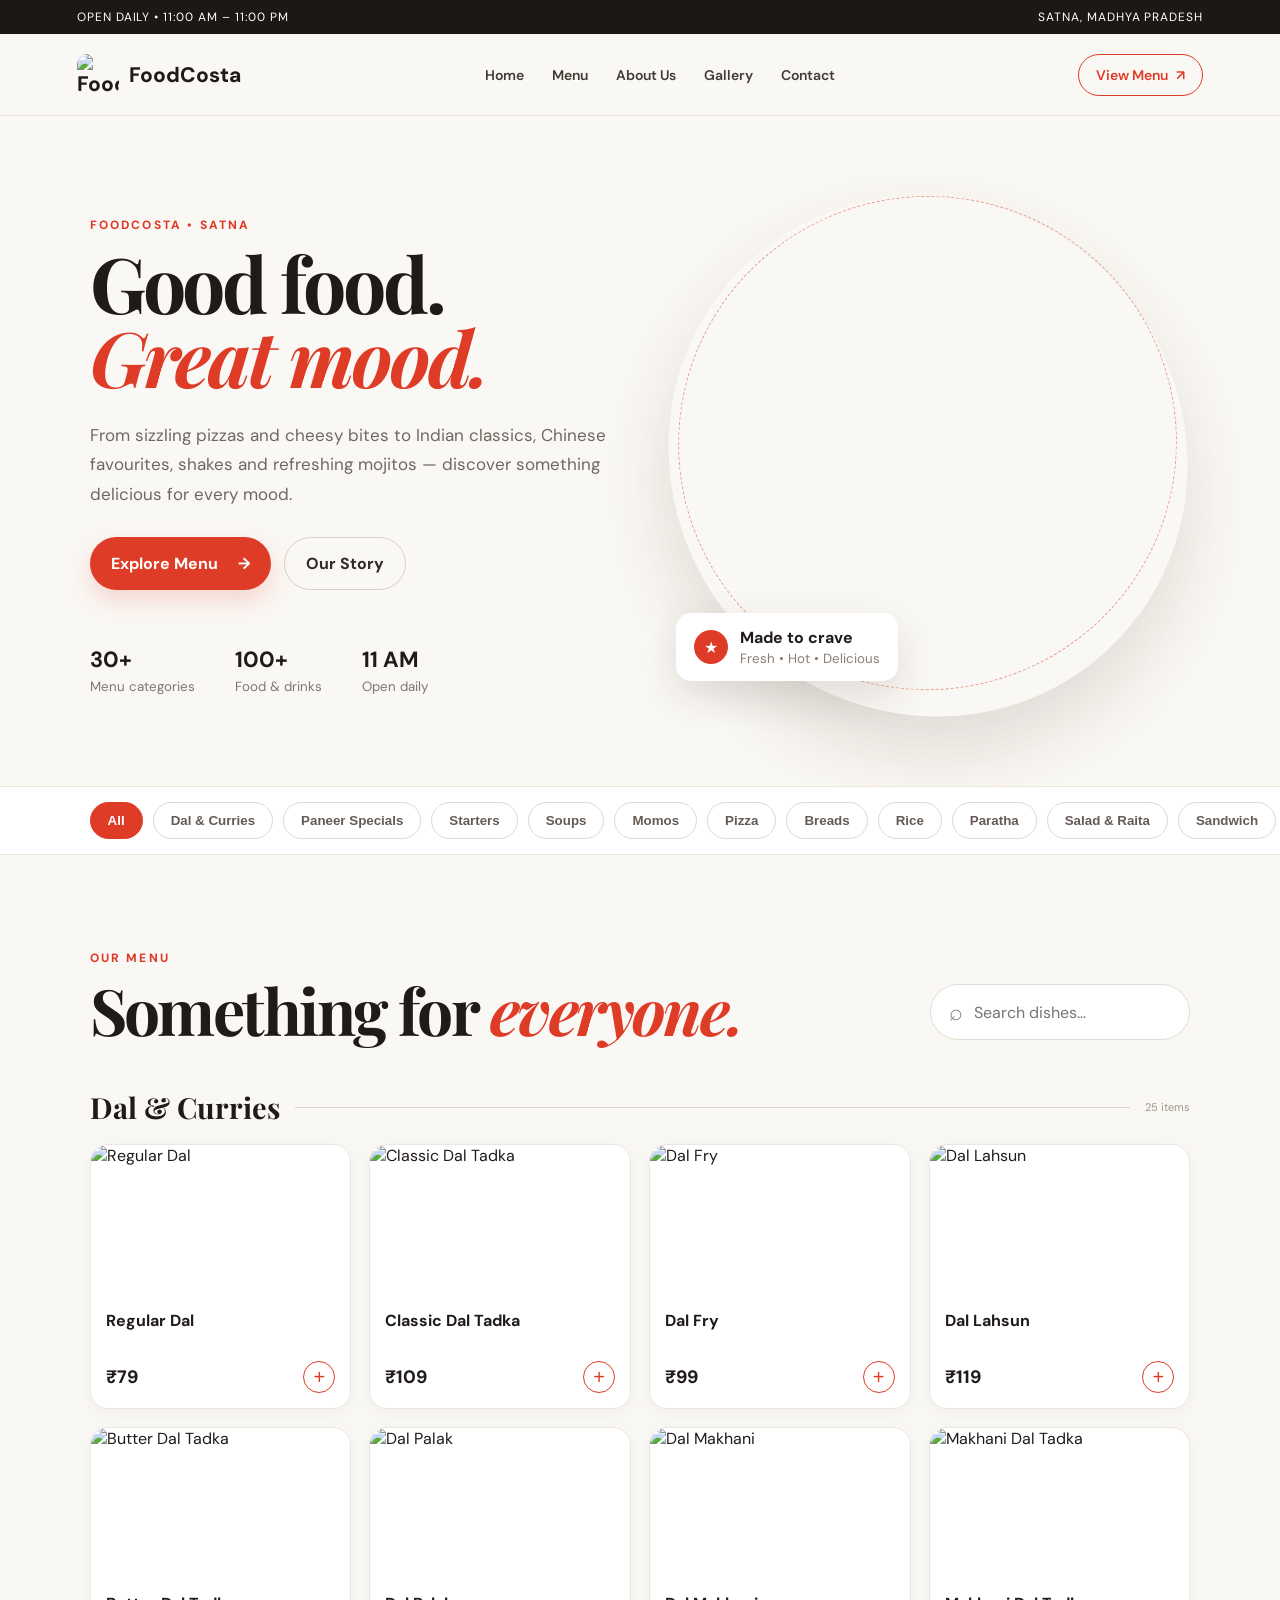
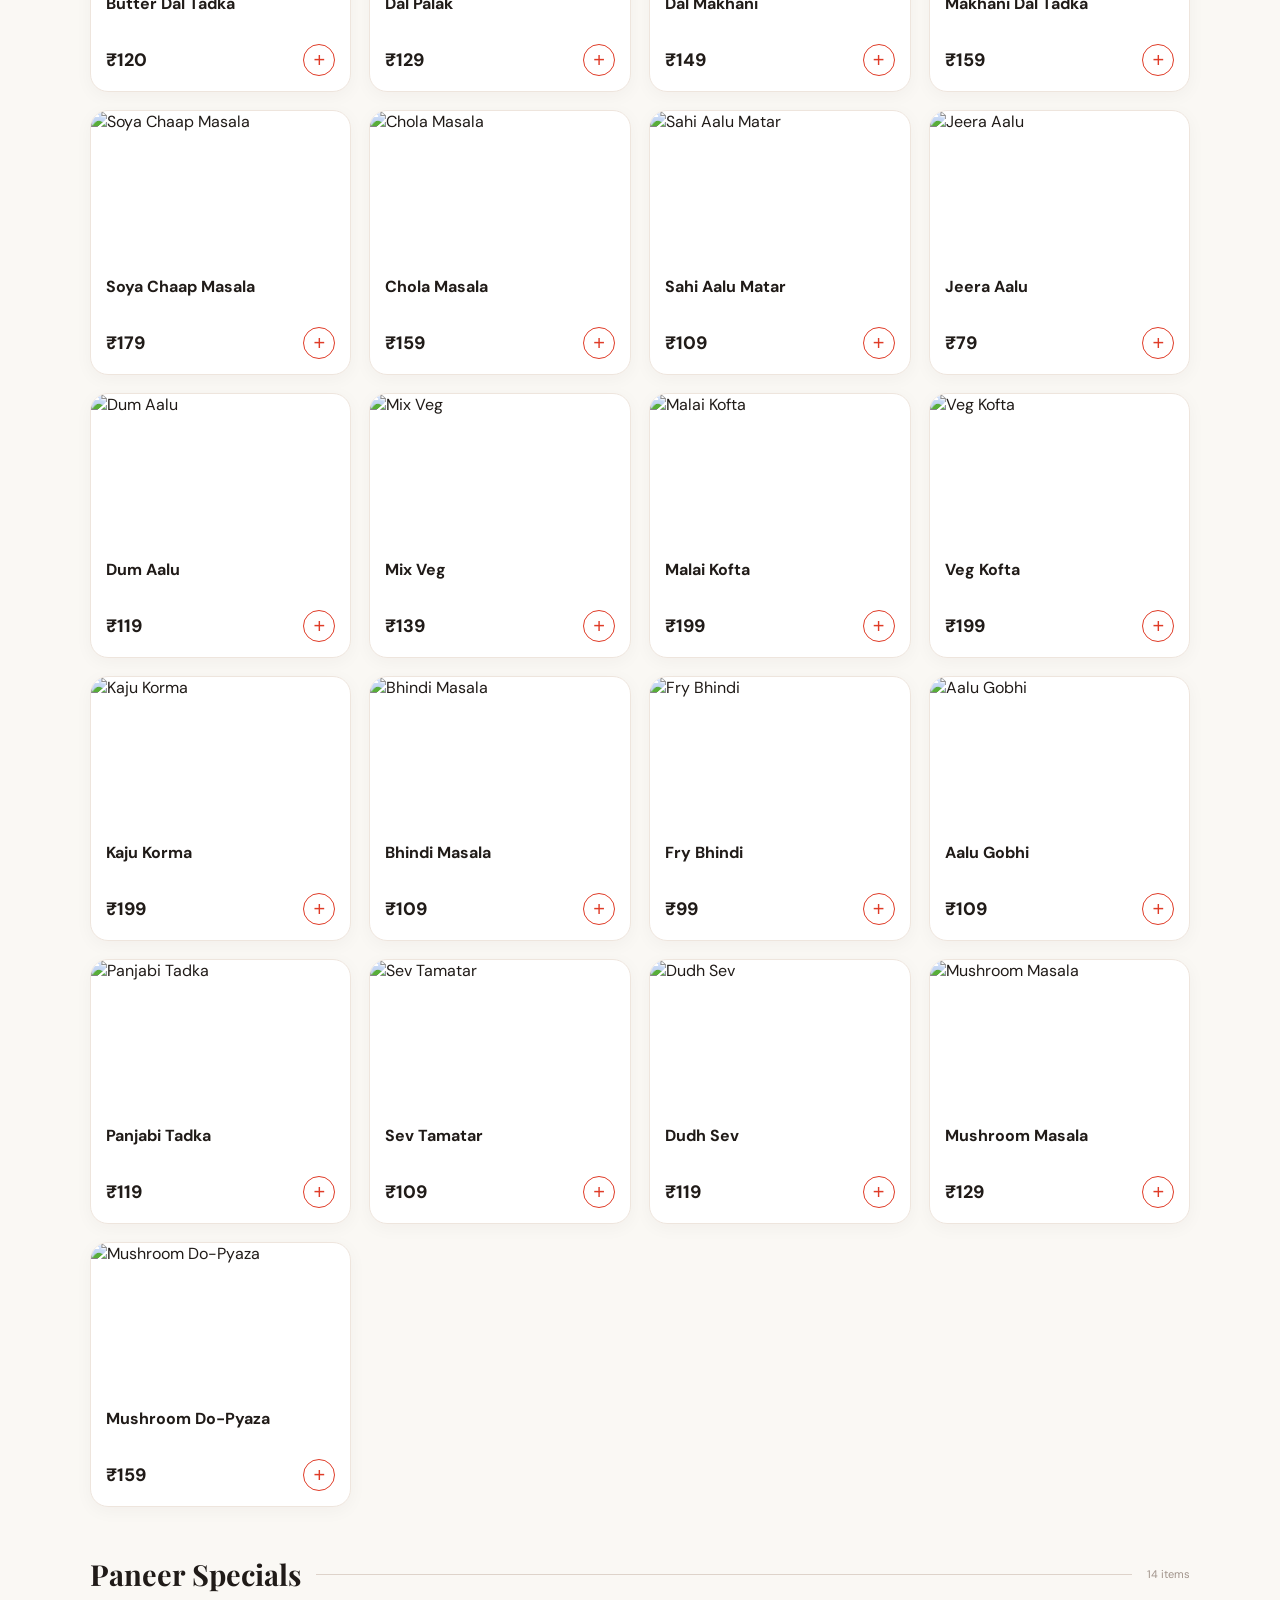
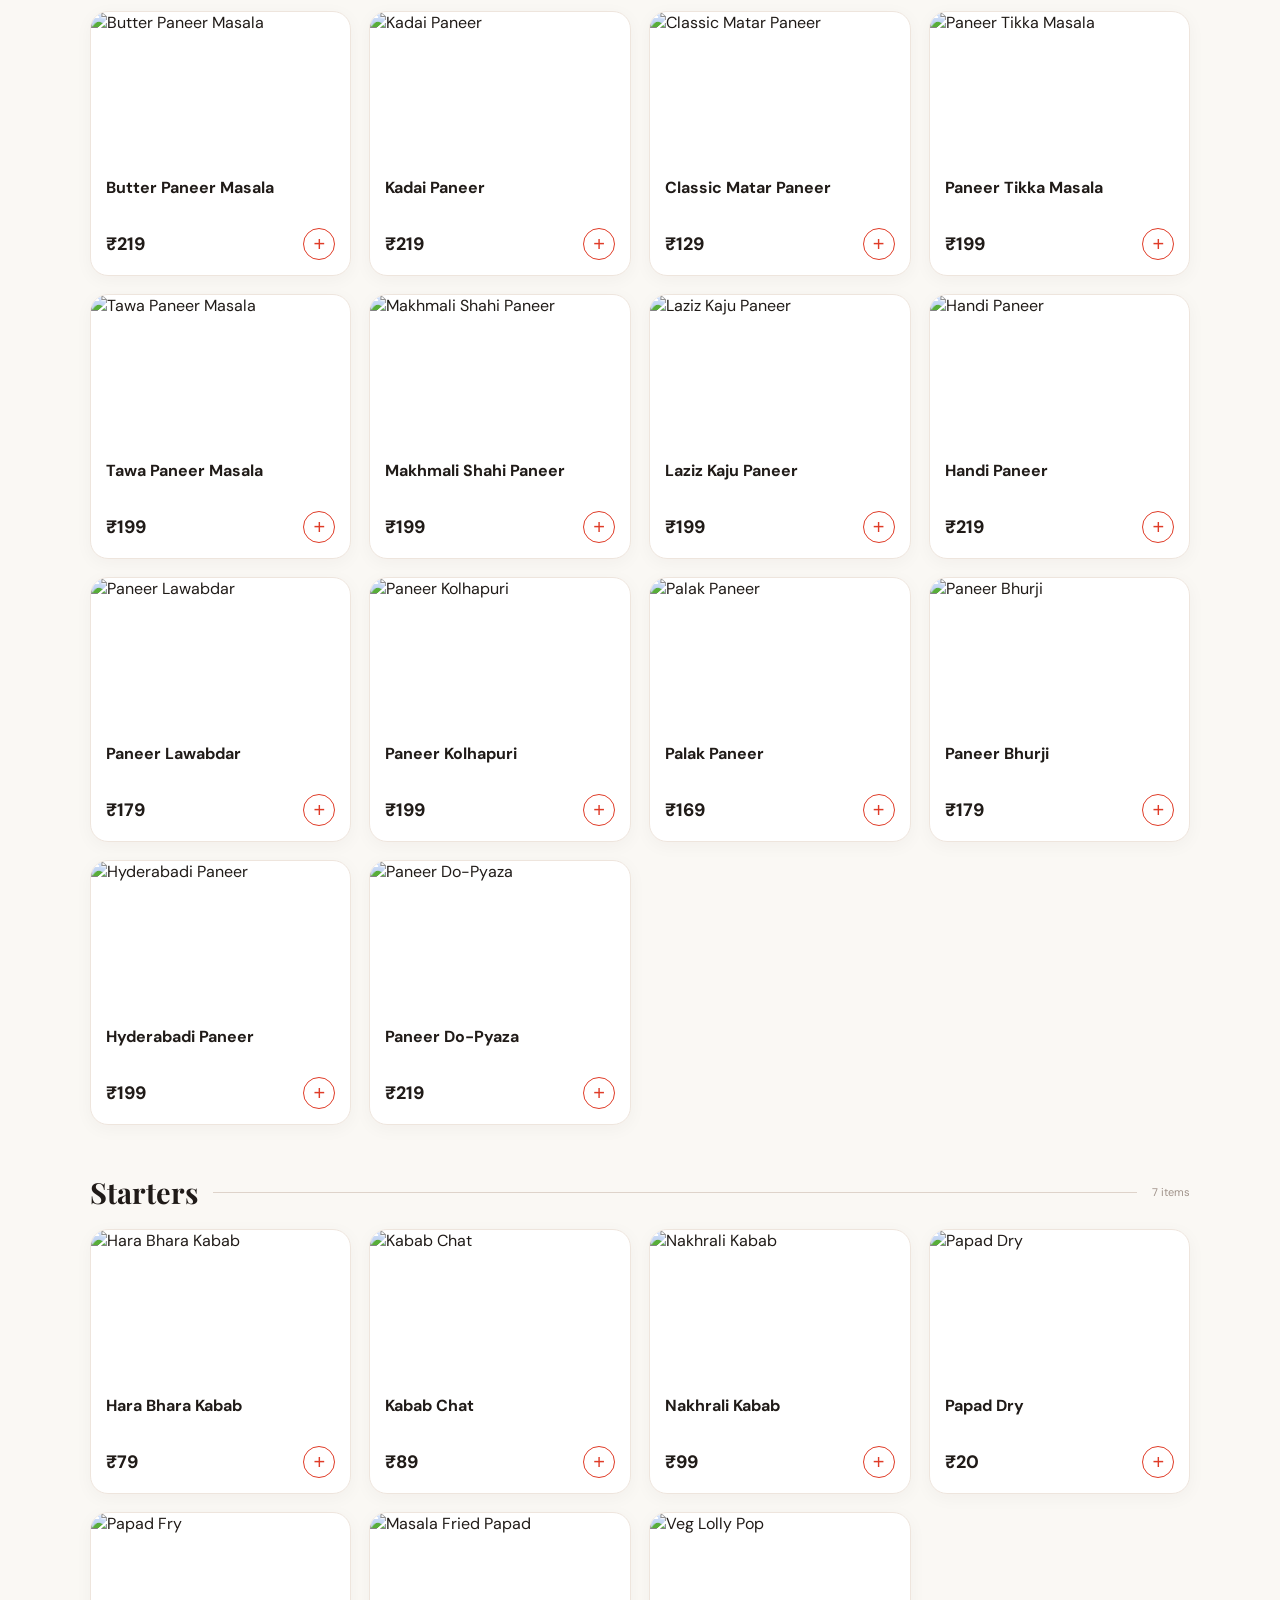
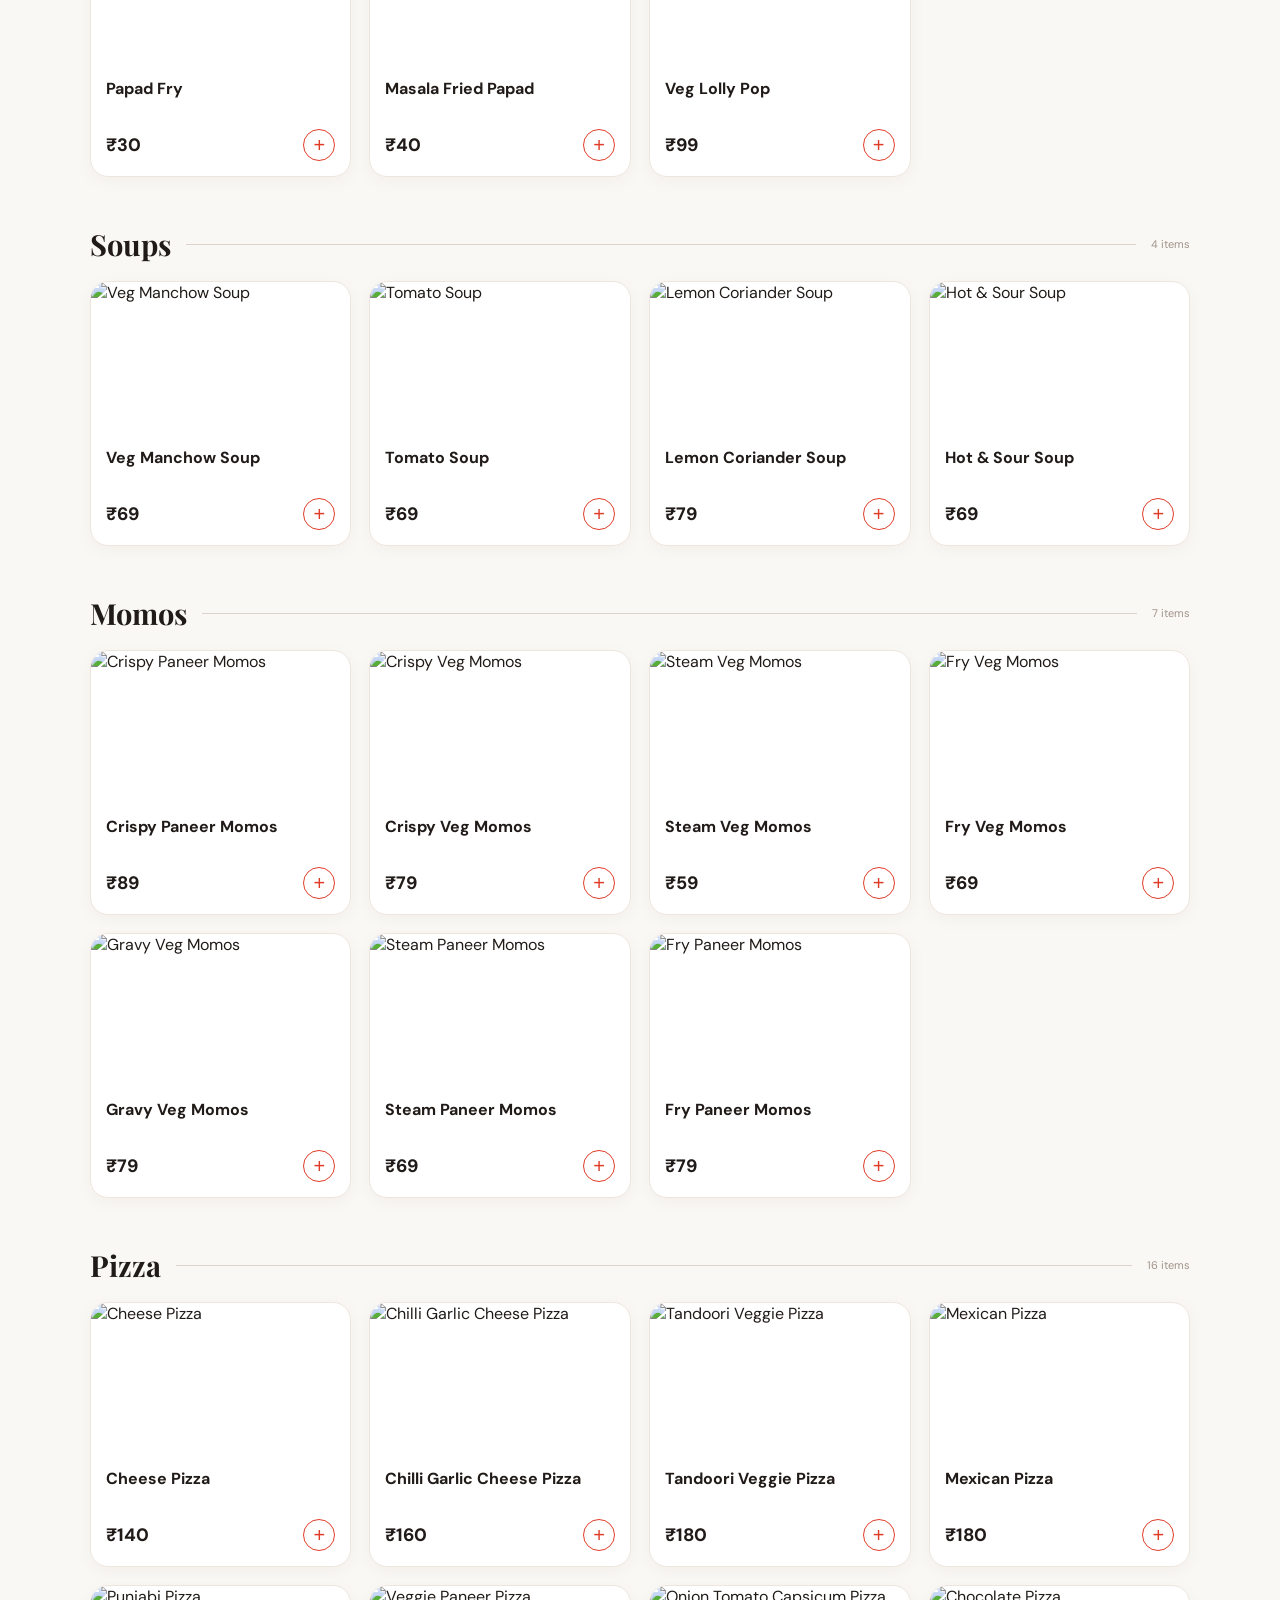
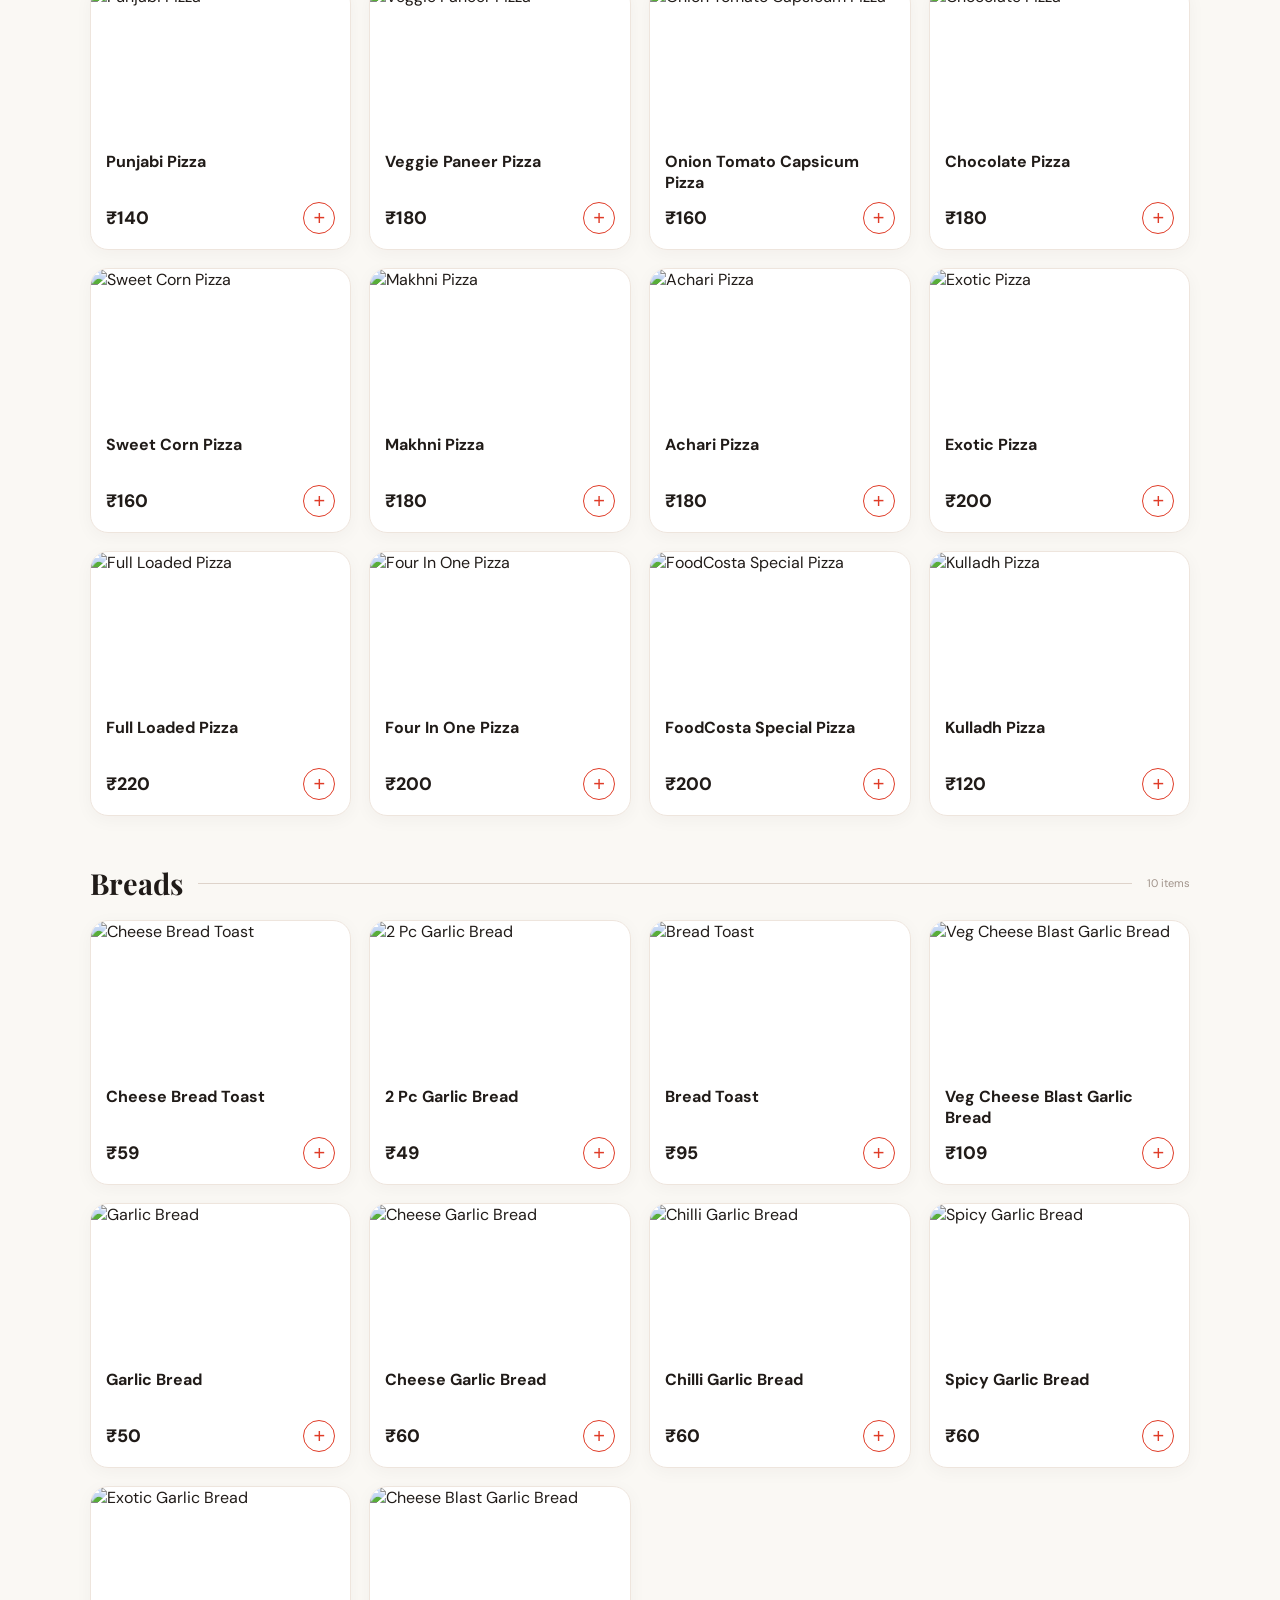
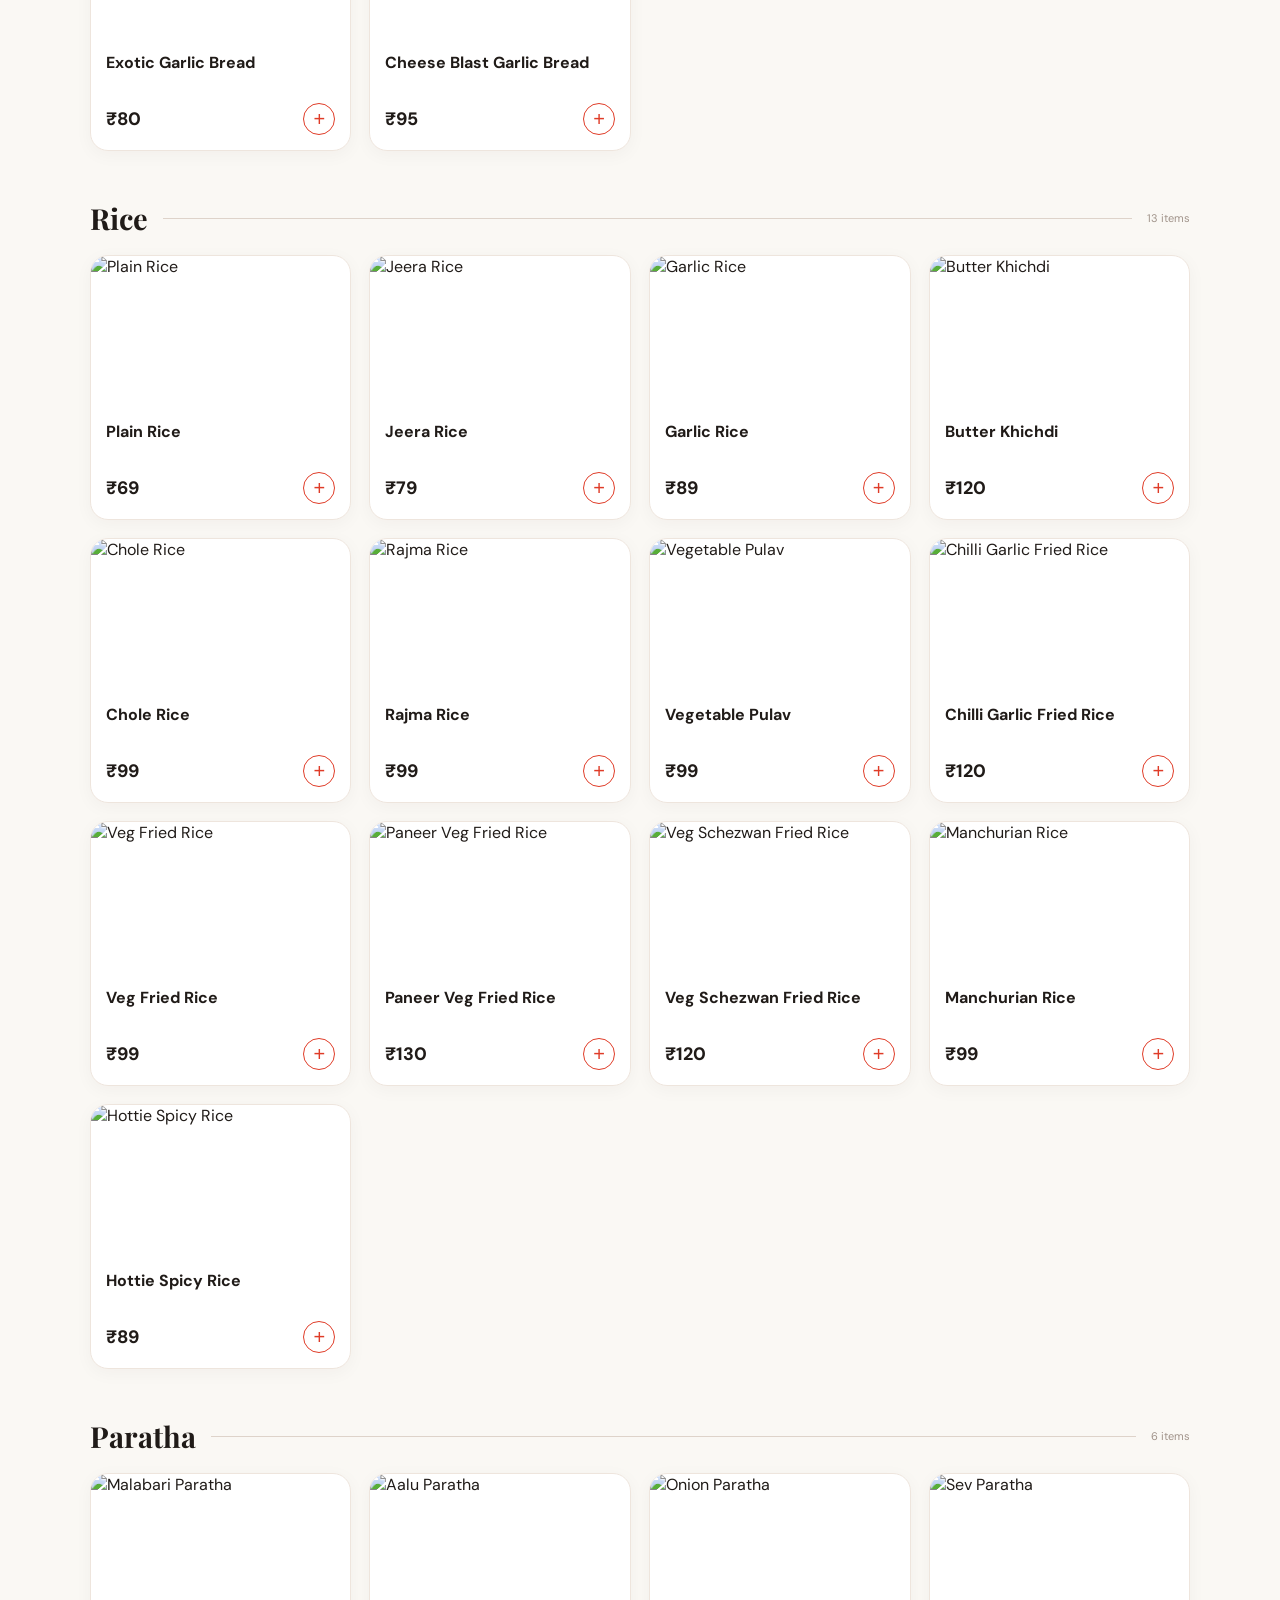
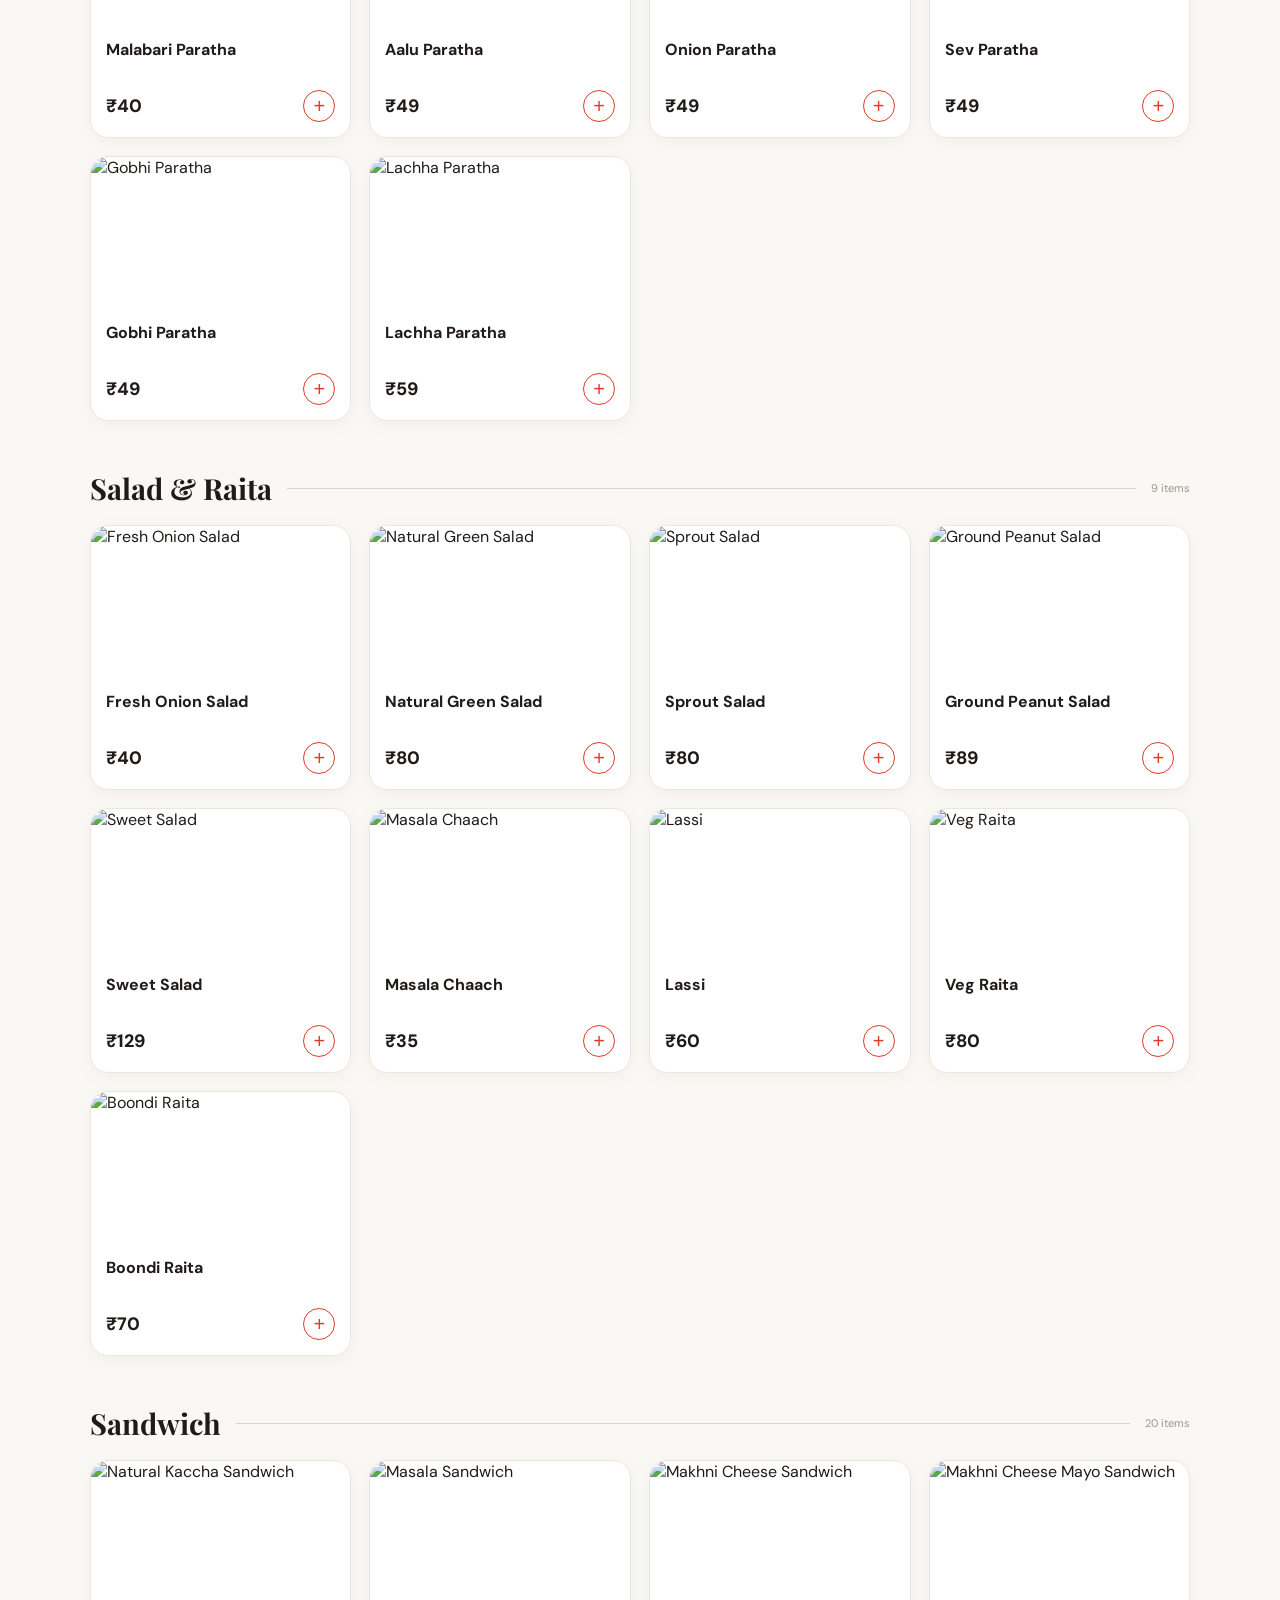
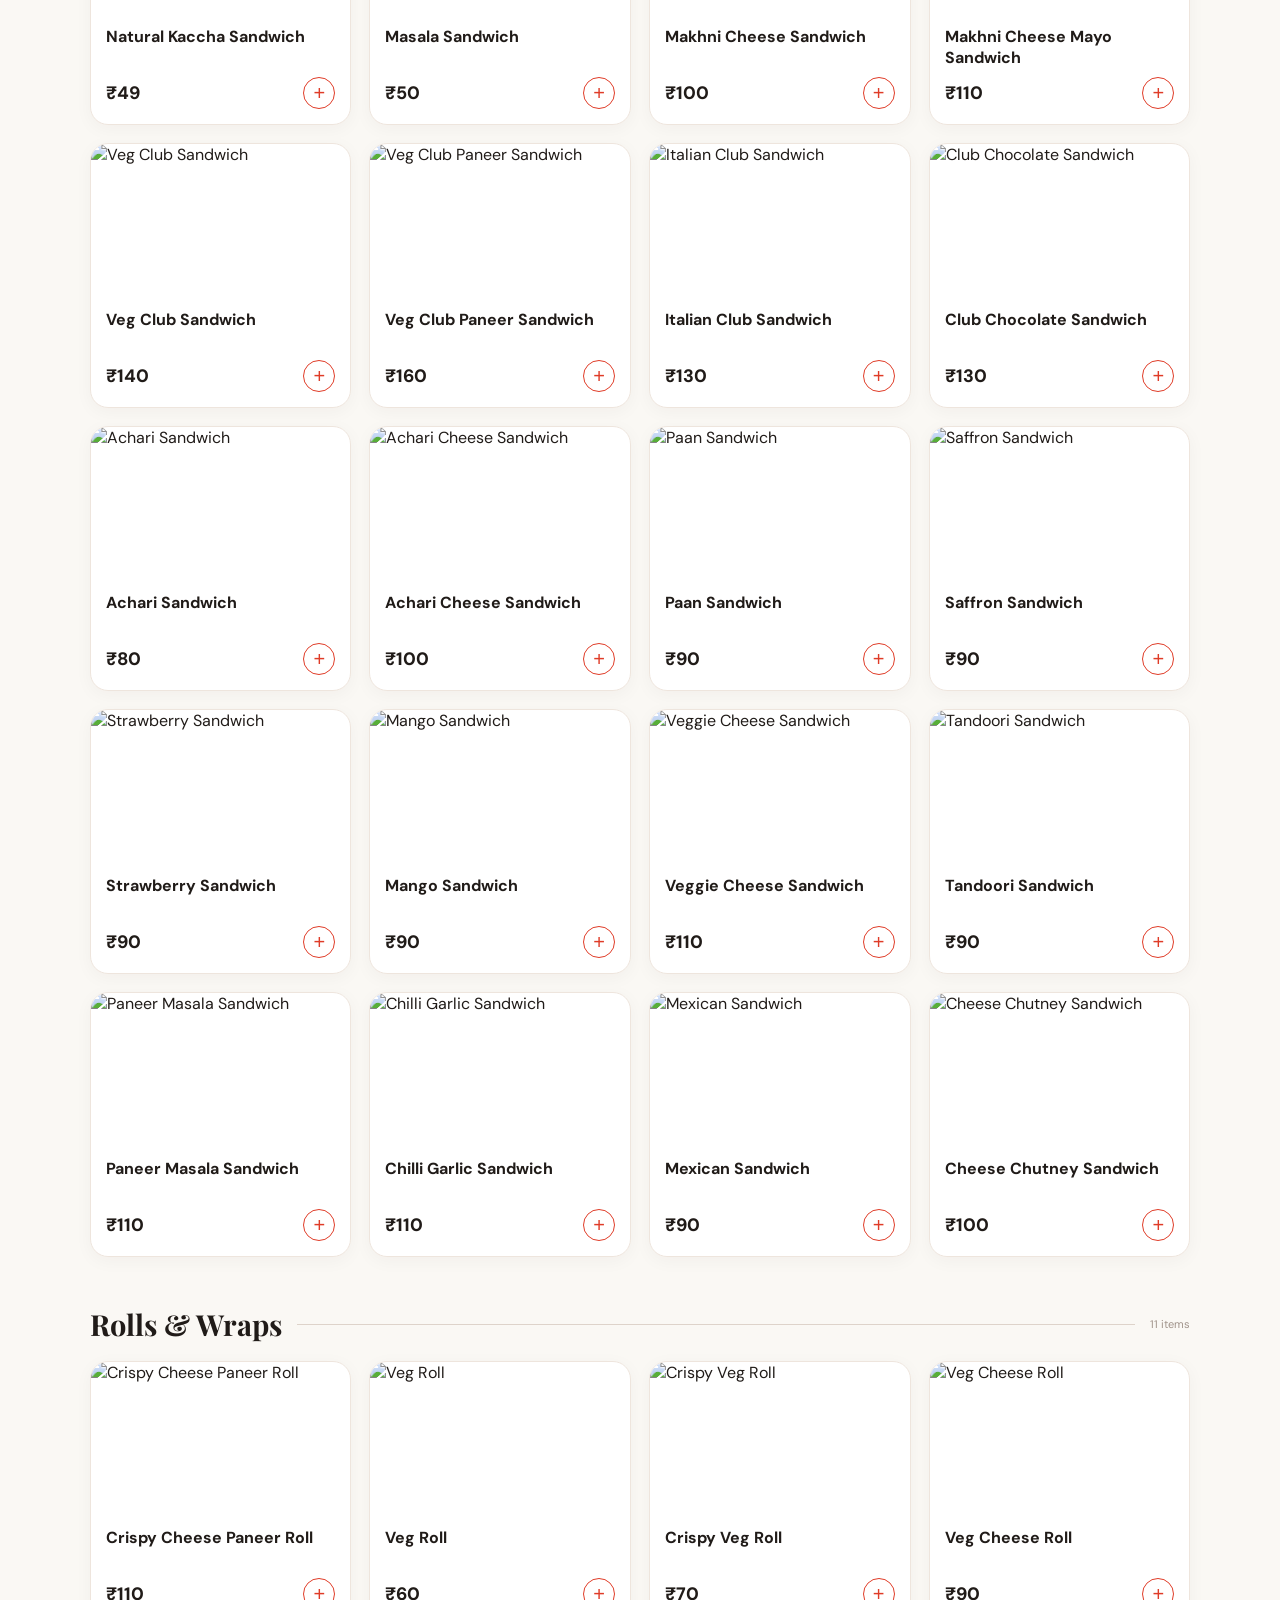
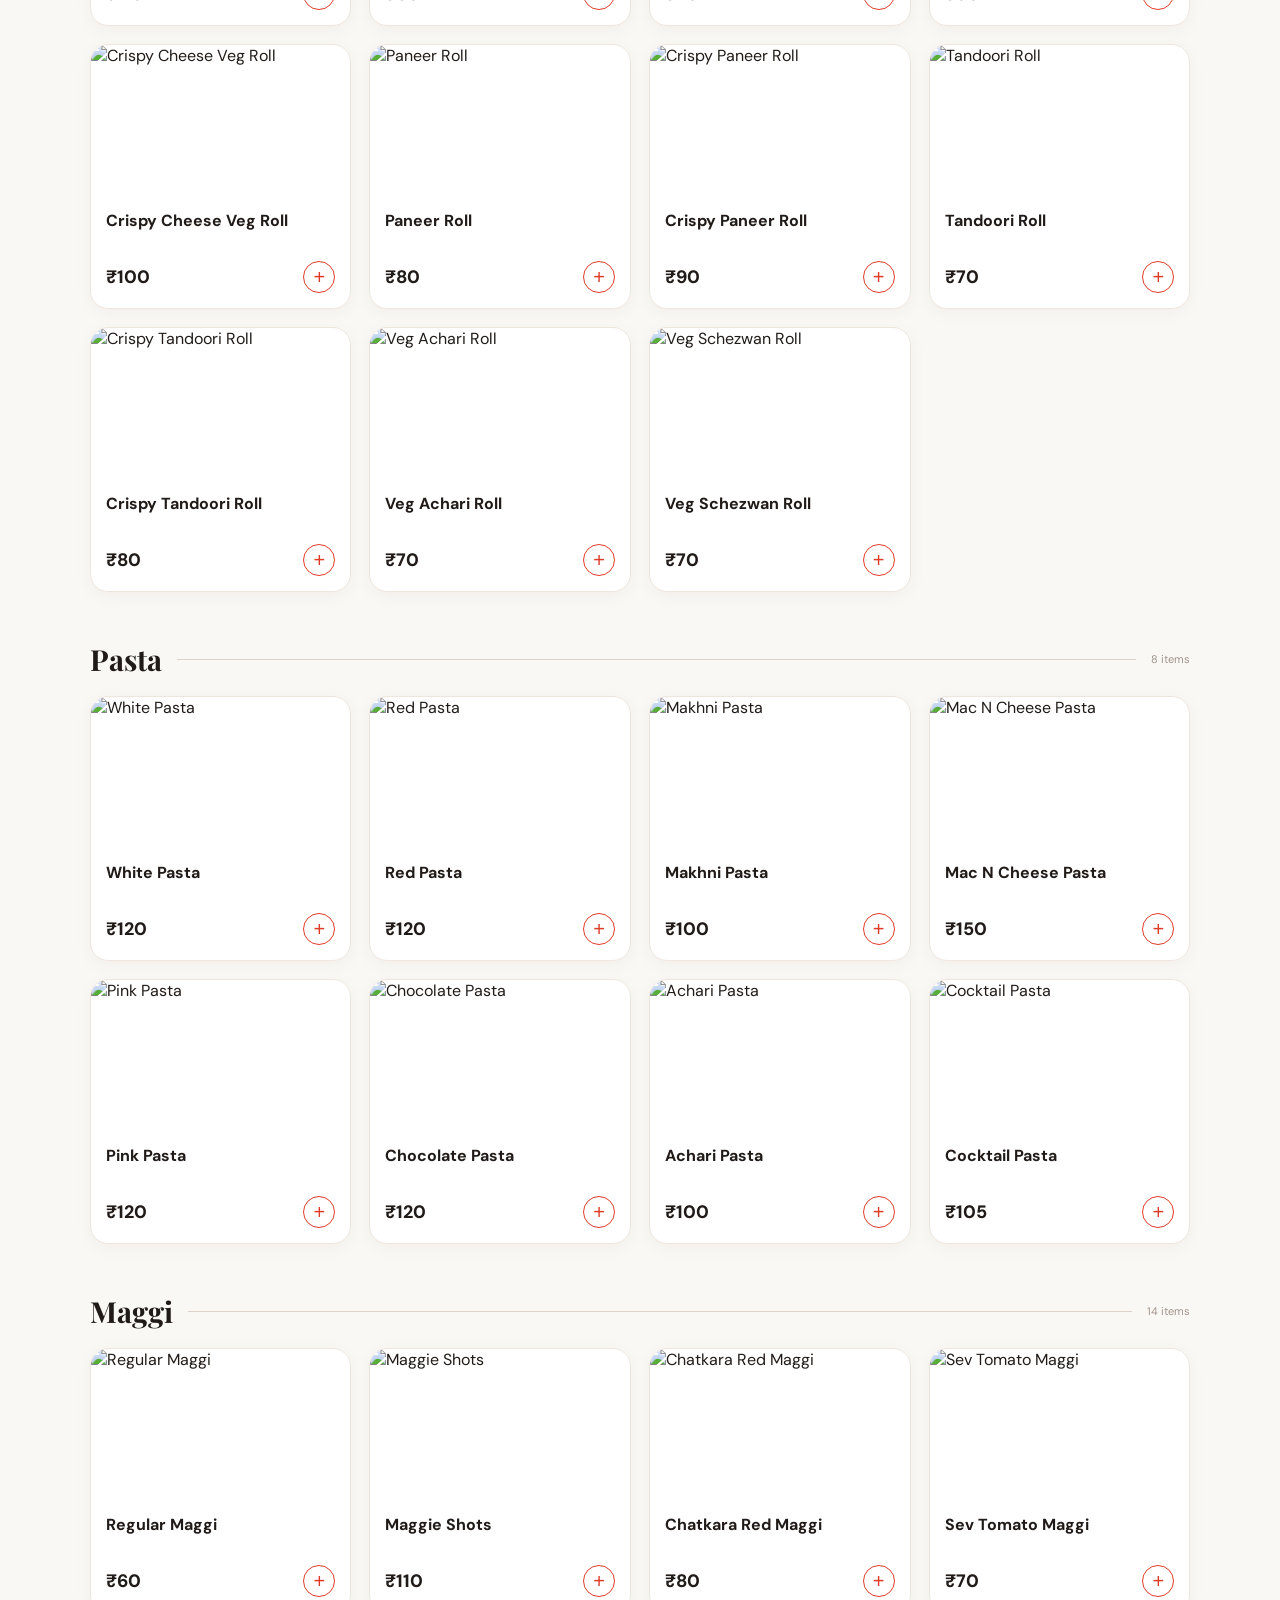
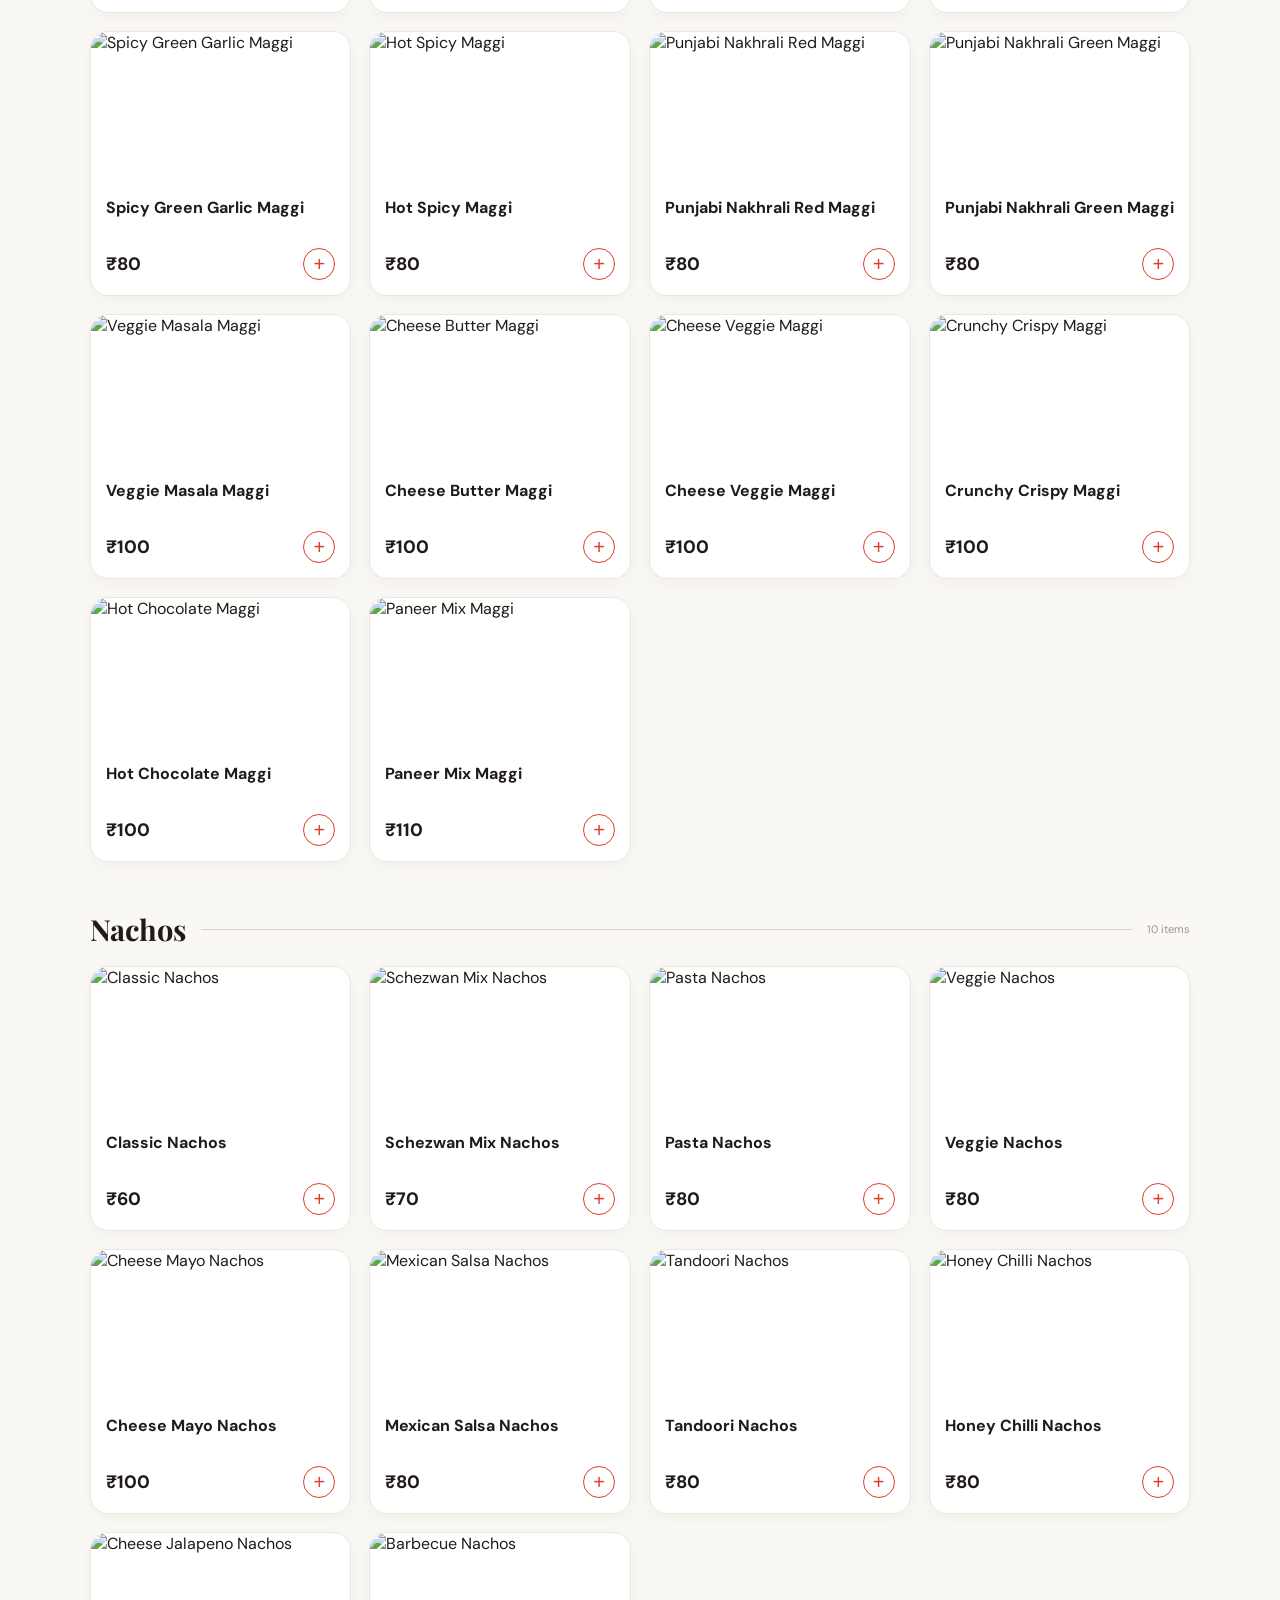
==== index.html @ 6deebf1c "Add files via upload" ====
<!doctype html>
<html lang="en">
<head>
<meta charset="utf-8">
<meta name="viewport" content="width=device-width,initial-scale=1">
<meta name="description" content="FoodCosta Satna — food, shakes, pizza, Maggi, burgers, Chinese and more.">
<title>FoodCosta — Satna</title>
<link rel="preconnect" href="https://fonts.googleapis.com">
<link rel="preconnect" href="https://fonts.gstatic.com" crossorigin>
<link href="https://fonts.googleapis.com/css2?family=DM+Sans:wght@400;500;600;700&family=Playfair+Display:wght@600;700;800&display=swap" rel="stylesheet">
<link rel="stylesheet" href="style.css">
</head>
<body>
<div class="topbar"><span>Open daily • 11:00 AM – 11:00 PM</span><span>Satna, Madhya Pradesh</span></div>

<header class="nav">
  <a class="brand" href="#home"><img src="assets/foodcosta-logo.jpg" alt="FoodCosta logo"><span>FoodCosta</span></a>
  <nav id="navLinks">
    <a href="#home">Home</a><a href="#menu">Menu</a><a href="#about">About Us</a><a href="#gallery">Gallery</a><a href="#contact">Contact</a>
  </nav>
  <a class="nav-btn" href="#menu">View Menu <span>↗</span></a>
  <button class="menu-toggle" aria-label="Open menu">☰</button>
</header>

<main id="home">
<section class="hero">
  <div class="hero-copy">
    <p class="eyebrow">FOODCOSTA • SATNA</p>
    <h1>Good food.<br><em>Great mood.</em></h1>
    <p class="hero-text">From sizzling pizzas and cheesy bites to Indian classics, Chinese favourites, shakes and refreshing mojitos — discover something delicious for every mood.</p>
    <div class="hero-actions"><a class="primary" href="#menu">Explore Menu <span>→</span></a><a class="secondary" href="#about">Our Story</a></div>
    <div class="mini-proof"><div><b>30+</b><small>Menu categories</small></div><div><b>100+</b><small>Food & drinks</small></div><div><b>11 AM</b><small>Open daily</small></div></div>
  </div>
  <div class="hero-art">
    <div class="hero-orbit"></div>
    <img src="https://images.unsplash.com/photo-1565299624946-b28f40a0ae38?auto=format&fit=crop&w=1000&q=85" alt="Fresh pizza">
    <div class="floating-card"><span>★</span><div><b>Made to crave</b><small>Fresh • Hot • Delicious</small></div></div>
  </div>
</section>

<section class="category-strip" id="quickCats">
  <button data-cat="all" class="active">All</button>
</section>

<section class="menu-section" id="menu">
  <div class="section-head">
    <div><p class="eyebrow">OUR MENU</p><h2>Something for <em>everyone.</em></h2></div>
    <div class="search-wrap"><span>⌕</span><input id="search" placeholder="Search dishes..."></div>
  </div>
  <div id="menuGrid"></div>
</section>

<section class="feature-band">
  <div><p class="eyebrow">WHY FOODCOSTA</p><h2>Comfort food, café vibes<br>and a little extra love.</h2></div>
  <div class="feature-points"><p><b>01</b><span>Wide variety</span> Indian, Chinese, café & fast-food favourites.</p><p><b>02</b><span>Made fresh</span> Food prepared to order for a better bite.</p><p><b>03</b><span>For every mood</span> Quick snacks, proper meals, desserts & drinks.</p></div>
</section>

<section class="about" id="about">
  <div class="about-image"><img src="https://images.unsplash.com/photo-1517248135467-4c7edcad34c4?auto=format&fit=crop&w=1000&q=85" alt="Restaurant interior"><div class="stamp">FOOD<br>COSTA<br><small>SATNA</small></div></div>
  <div class="about-copy"><p class="eyebrow">ABOUT US</p><h2>A place to eat, <em>meet & repeat.</em></h2>
  <p>FoodCosta is a casual food destination in Satna built around one simple idea: make good food easy to enjoy. Our menu brings together Indian comfort dishes, Chinese favourites, pizzas, pasta, sandwiches, rolls, Maggi, fries, desserts, shakes and refreshing drinks.</p>
  <p>Whether you're dropping in for a quick snack, a chilled drink or a proper meal with friends and family, there's always something worth trying.</p>
  <div class="about-sign"><b>FoodCosta — Satna</b><span>Fresh food • Happy moments</span></div></div>
</section>

<section class="gallery" id="gallery"><div class="section-head"><div><p class="eyebrow">GALLERY</p><h2>A feast for the <em>eyes.</em></h2></div></div>
<div class="gallery-grid">
<img src="https://images.unsplash.com/photo-1550547660-d9450f859349?auto=format&fit=crop&w=800&q=85" alt="Burger">
<img src="https://images.unsplash.com/photo-1601050690597-df0568f70950?auto=format&fit=crop&w=800&q=85" alt="Momos">
<img src="https://images.unsplash.com/photo-1585032226651-759b368d7246?auto=format&fit=crop&w=800&q=85" alt="Noodles">
<img src="https://images.unsplash.com/photo-1572449043416-55f4685c9bb7?auto=format&fit=crop&w=800&q=85" alt="Cold coffee">
<img src="https://images.unsplash.com/photo-1551024506-0bccd828d307?auto=format&fit=crop&w=800&q=85" alt="Dessert">
</div></section>

<section class="contact" id="contact"><div><p class="eyebrow">CONTACT US</p><h2>Come hungry.<br><em>Leave happy.</em></h2></div>
<div class="contact-cards"><div><small>CALL</small><a href="tel:+917879546519">+91 78795 46519</a></div><div><small>EMAIL</small><a href="mailto:Vaibhavjais2001@gmail.com">Vaibhavjais2001@gmail.com</a></div><div><small>LOCATION</small><p>Satna, Madhya Pradesh, India</p></div><div><small>OPENING HOURS</small><p>Every day • 11:00 AM – 11:00 PM</p></div></div></section>
</main>

<footer><div class="brand footer-brand"><img src="assets/foodcosta-logo.jpg" alt=""><span>FoodCosta</span></div><p>© 2026 FoodCosta — Satna. All rights reserved.</p><div><a href="#home">Back to top ↑</a></div></footer>
<script>window.MENU_DATA = [{"cat": "Dal & Curries", "items": [["Regular Dal", 79], ["Classic Dal Tadka", 109], ["Dal Fry", 99], ["Dal Lahsun", 119], ["Butter Dal Tadka", 120], ["Dal Palak", 129], ["Dal Makhani", 149], ["Makhani Dal Tadka", 159], ["Soya Chaap Masala", 179], ["Chola Masala", 159], ["Sahi Aalu Matar", 109], ["Jeera Aalu", 79], ["Dum Aalu", 119], ["Mix Veg", 139], ["Malai Kofta", 199], ["Veg Kofta", 199], ["Kaju Korma", 199], ["Bhindi Masala", 109], ["Fry Bhindi", 99], ["Aalu Gobhi", 109], ["Panjabi Tadka", 119], ["Sev Tamatar", 109], ["Dudh Sev", 119], ["Mushroom Masala", 129], ["Mushroom Do-Pyaza", 159]]}, {"cat": "Paneer Specials", "items": [["Butter Paneer Masala", 219], ["Kadai Paneer", 219], ["Classic Matar Paneer", 129], ["Paneer Tikka Masala", 199], ["Tawa Paneer Masala", 199], ["Makhmali Shahi Paneer", 199], ["Laziz Kaju Paneer", 199], ["Handi Paneer", 219], ["Paneer Lawabdar", 179], ["Paneer Kolhapuri", 199], ["Palak Paneer", 169], ["Paneer Bhurji", 179], ["Hyderabadi Paneer", 199], ["Paneer Do-Pyaza", 219]]}, {"cat": "Starters", "items": [["Hara Bhara Kabab", 79], ["Kabab Chat", 89], ["Nakhrali Kabab", 99], ["Papad Dry", 20], ["Papad Fry", 30], ["Masala Fried Papad", 40], ["Veg Lolly Pop", 99]]}, {"cat": "Soups", "items": [["Veg Manchow Soup", 69], ["Tomato Soup", 69], ["Lemon Coriander Soup", 79], ["Hot & Sour Soup", 69]]}, {"cat": "Momos", "items": [["Crispy Paneer Momos", 89], ["Crispy Veg Momos", 79], ["Steam Veg Momos", 59], ["Fry Veg Momos", 69], ["Gravy Veg Momos", 79], ["Steam Paneer Momos", 69], ["Fry Paneer Momos", 79]]}, {"cat": "Pizza", "items": [["Cheese Pizza", 140], ["Chilli Garlic Cheese Pizza", 160], ["Tandoori Veggie Pizza", 180], ["Mexican Pizza", 180], ["Punjabi Pizza", 140], ["Veggie Paneer Pizza", 180], ["Onion Tomato Capsicum Pizza", 160], ["Chocolate Pizza", 180], ["Sweet Corn Pizza", 160], ["Makhni Pizza", 180], ["Achari Pizza", 180], ["Exotic Pizza", 200], ["Full Loaded Pizza", 220], ["Four In One Pizza", 200], ["FoodCosta Special Pizza", 200], ["Kulladh Pizza", 120]]}, {"cat": "Breads", "items": [["Cheese Bread Toast", 59], ["2 Pc Garlic Bread", 49], ["Bread Toast", 95], ["Veg Cheese Blast Garlic Bread", 109], ["Garlic Bread", 50], ["Cheese Garlic Bread", 60], ["Chilli Garlic Bread", 60], ["Spicy Garlic Bread", 60], ["Exotic Garlic Bread", 80], ["Cheese Blast Garlic Bread", 95]]}, {"cat": "Rice", "items": [["Plain Rice", 69], ["Jeera Rice", 79], ["Garlic Rice", 89], ["Butter Khichdi", 120], ["Chole Rice", 99], ["Rajma Rice", 99], ["Vegetable Pulav", 99], ["Chilli Garlic Fried Rice", 120], ["Veg Fried Rice", 99], ["Paneer Veg Fried Rice", 130], ["Veg Schezwan Fried Rice", 120], ["Manchurian Rice", 99], ["Hottie Spicy Rice", 89]]}, {"cat": "Paratha", "items": [["Malabari Paratha", 40], ["Aalu Paratha", 49], ["Onion Paratha", 49], ["Sev Paratha", 49], ["Gobhi Paratha", 49], ["Lachha Paratha", 59]]}, {"cat": "Salad & Raita", "items": [["Fresh Onion Salad", 40], ["Natural Green Salad", 80], ["Sprout Salad", 80], ["Ground Peanut Salad", 89], ["Sweet Salad", 129], ["Masala Chaach", 35], ["Lassi", 60], ["Veg Raita", 80], ["Boondi Raita", 70]]}, {"cat": "Sandwich", "items": [["Natural Kaccha Sandwich", 49], ["Masala Sandwich", 50], ["Makhni Cheese Sandwich", 100], ["Makhni Cheese Mayo Sandwich", 110], ["Veg Club Sandwich", 140], ["Veg Club Paneer Sandwich", 160], ["Italian Club Sandwich", 130], ["Club Chocolate Sandwich", 130], ["Achari Sandwich", 80], ["Achari Cheese Sandwich", 100], ["Paan Sandwich", 90], ["Saffron Sandwich", 90], ["Strawberry Sandwich", 90], ["Mango Sandwich", 90], ["Veggie Cheese Sandwich", 110], ["Tandoori Sandwich", 90], ["Paneer Masala Sandwich", 110], ["Chilli Garlic Sandwich", 110], ["Mexican Sandwich", 90], ["Cheese Chutney Sandwich", 100]]}, {"cat": "Rolls & Wraps", "items": [["Crispy Cheese Paneer Roll", 110], ["Veg Roll", 60], ["Crispy Veg Roll", 70], ["Veg Cheese Roll", 90], ["Crispy Cheese Veg Roll", 100], ["Paneer Roll", 80], ["Crispy Paneer Roll", 90], ["Tandoori Roll", 70], ["Crispy Tandoori Roll", 80], ["Veg Achari Roll", 70], ["Veg Schezwan Roll", 70]]}, {"cat": "Pasta", "items": [["White Pasta", 120], ["Red Pasta", 120], ["Makhni Pasta", 100], ["Mac N Cheese Pasta", 150], ["Pink Pasta", 120], ["Chocolate Pasta", 120], ["Achari Pasta", 100], ["Cocktail Pasta", 105]]}, {"cat": "Maggi", "items": [["Regular Maggi", 60], ["Maggie Shots", 110], ["Chatkara Red Maggi", 80], ["Sev Tomato Maggi", 70], ["Spicy Green Garlic Maggi", 80], ["Hot Spicy Maggi", 80], ["Punjabi Nakhrali Red Maggi", 80], ["Punjabi Nakhrali Green Maggi", 80], ["Veggie Masala Maggi", 100], ["Cheese Butter Maggi", 100], ["Cheese Veggie Maggi", 100], ["Crunchy Crispy Maggi", 100], ["Hot Chocolate Maggi", 100], ["Paneer Mix Maggi", 110]]}, {"cat": "Nachos", "items": [["Classic Nachos", 60], ["Schezwan Mix Nachos", 70], ["Pasta Nachos", 80], ["Veggie Nachos", 80], ["Cheese Mayo Nachos", 100], ["Mexican Salsa Nachos", 80], ["Tandoori Nachos", 80], ["Honey Chilli Nachos", 80], ["Cheese Jalapeno Nachos", 80], ["Barbecue Nachos", 80]]}, {"cat": "French Fries", "items": [["Classic Fries", 70], ["Spicy Masala Fries", 90], ["Peri Peri Fries", 90], ["Spicy Honey Fries", 100], ["Barbecue Fries", 80], ["Lemon Chilli Fries", 90], ["Chilli Garlic Fries", 90], ["Lemon Pepper Fries", 90], ["Tandoori Fries", 90], ["Mexican Fries", 100], ["Cheese Jalapeno Fries", 100]]}, {"cat": "Snacks", "items": [["Extra Pav", 30], ["Honey Chilli Potato", 99], ["Corn Cheese Nuggets", 60], ["Hariyali Veg Kebab", 90], ["Butter Pav Bhaji", 80], ["Bread Corn Bhaji", 100], ["Pizza Coin", 60]]}, {"cat": "Sweet Corn", "items": [["Butter Corn", 40], ["Masala Corn", 60], ["Hot Spicy Corn", 60], ["Veg Crispy Corn", 70], ["Veg Cheese Corn", 80], ["Premium Crispy Cheese Loaded Corn", 100], ["Premium Crispy Rich Cream Loaded Corn", 100], ["Chocolate Cheese Corn", 80]]}, {"cat": "Potato Spirals", "items": [["Tandoori Potato Spiral", 39], ["Achari Potato Spiral", 39], ["Chilli Garlic Potato Spiral", 39], ["Spicy Potato Spiral", 39], ["Cheese Jalapeno Potato Spiral", 49], ["Full Cheese Loaded Spiral", 59]]}, {"cat": "Chinese", "items": [["Manchurian Gravy", 85], ["Manchurian Dry", 110], ["Mushroom Chilli", 120], ["Chilli Paneer Dry", 119], ["Chilli Paneer Gravy", 129], ["Veg Manchurian Dry", 140], ["Veg Manchurian Gravy", 150], ["Paneer Manchurian Dry", 159], ["Paneer Manchurian Gravy", 169], ["Baby Corn Chilli", 140], ["Chilli Manchurian Dry", 150]]}, {"cat": "Noodles", "items": [["Paneer Veg Noodles", 110], ["Veg Noodles", 99], ["Hakka Noodles", 120], ["Chilli Garlic Noodles", 110], ["Schezwan Noodles", 130], ["Mushroom Noodles", 140]]}, {"cat": "Burgers", "items": [["Regular Burger", 90]]}, {"cat": "Hot Tea", "items": [["Regular Tea", 20], ["Ginger Tea", 25], ["Chocolate Tea", 25], ["Masala Tea", 25], ["Cardamom Tea", 25], ["Pan Tea", 25], ["Saffron Tea", 25], ["Roasted Hazelnut Tea", 30], ["Mango Tea", 25]]}, {"cat": "Ice Tea & Lemonades", "items": [["Lemon Ice Tea", 60], ["Peach Tea", 60], ["Raspberry Tea", 60], ["Green Apple Tea", 60], ["Strawberry Tea", 60], ["Cumin Spice", 60], ["Spicy Lemonade", 60], ["Spicy Mango", 60]]}, {"cat": "Mojito", "items": [["Classic Mojito", 60], ["Paan Mojito", 70], ["Raspberry Mojito", 60], ["Black Cobra (Cumin) Mojito", 60], ["Green Apple Mojito", 70], ["Watermelon Mojito", 60], ["Kiwi Mojito", 70], ["Ginger Mojito", 60], ["Lychee Mojito", 60], ["Red Wine Mojito", 60], ["Blue Curacao", 60], ["Pina Colada", 70], ["Chilli Guava", 60], ["Orange Mojito", 60]]}, {"cat": "Shakes", "items": [["Dark Chocolate Shake", 99], ["Oreo Shake", 99], ["Paan Shake", 99], ["Mango Shake", 99], ["Vanilla Shake", 99], ["Strawberry Shake", 99], ["Butterscotch Shake", 129], ["Coconut Shake", 99], ["Raspberry Shake", 99], ["Green Apple Shake", 99], ["Watermelon Shake", 99], ["Kiwi Shake", 99], ["Saffron Shake", 99], ["Banana Shake", 99], ["Roasted Hazelnut Shake", 129], ["Irish Cream Shake", 129], ["Expresso Shake", 129], ["Orange Shake", 99], ["Gulkand Shake", 99]]}, {"cat": "Beverages", "items": [["Cold Drink", 20], ["Water Bottle 20", 20], ["Water Bottle 30", 30], ["Water Bottle 10", 10], ["Cold Coffee", 70], ["Cold Coffee with Ice Cream", 80]]}, {"cat": "Desserts", "items": [["Cake", 320], ["Kala Jam Rasgulla", 49], ["Chocolate Brownie", 99], ["Chocolate Brownie with Ice Cream", 129], ["Gulab Jamun", 39], ["Gulab Jamun with Ice Cream", 69], ["Ice Cream Vanilla", 59], ["Ice Cream Chocolate", 69], ["Ice Cream Pista", 69], ["Choco Lava Cake", 69]]}, {"cat": "Thali", "items": [["Regular Thali", 149], ["FoodCosta Special Thali", 210]]}, {"cat": "Combos", "items": [["Veg Spicy Maggi + Cold Drink Combo", 129], ["2 Cold Coffee + 1 Cold Coffee Combo", 120], ["Peri Peri Fries + Cold Drink Combo", 129], ["Cold Coffee with Ice Cream Combo", 160], ["Veg Biryani Classic + Classic Mojito", 189], ["Veg Burger + Raspberry Mojito + Classic Fries", 169], ["Veg Roll + Schezwan Mix Nachos + Lychee Mojito", 169], ["Tandoori Veggie Pizza (M) + Red Sauce Pasta", 279], ["FoodCosta Special Pizza + Butterscotch Shake", 599], ["Veggie Burger (2 Nos.) + Black Cobra Mojito", 299]]}];</script>
<script src="script.js"></script>
</body></html>
---- style.css ----
*{box-sizing:border-box}html{scroll-behavior:smooth}body{margin:0;background:#faf8f4;color:#201b18;font-family:"DM Sans",sans-serif}.topbar{background:#1d1815;color:#fff;padding:9px 6vw;display:flex;justify-content:space-between;font-size:12px;letter-spacing:.08em;text-transform:uppercase}.nav{height:82px;display:flex;align-items:center;justify-content:space-between;padding:0 6vw;background:rgba(250,248,244,.94);position:sticky;top:0;z-index:20;border-bottom:1px solid #e9e1d8;backdrop-filter:blur(14px)}.brand{display:flex;align-items:center;gap:10px;text-decoration:none;color:#211b18;font-weight:800;font-size:21px}.brand img{width:42px;height:42px;border-radius:10px;object-fit:cover}.nav nav{display:flex;gap:28px}.nav nav a,.nav-btn{color:#423a35;text-decoration:none;font-size:14px;font-weight:600}.nav nav a:hover{color:#df3c28}.nav-btn{border:1px solid #df3c28;padding:11px 17px;border-radius:999px;color:#df3c28}.nav-btn span{margin-left:5px}.menu-toggle{display:none;border:0;background:none;font-size:26px}.hero{min-height:670px;padding:80px 7vw 70px;display:grid;grid-template-columns:1fr 1fr;gap:50px;align-items:center;overflow:hidden}.eyebrow{font-size:12px;font-weight:800;letter-spacing:.18em;color:#df3c28;margin:0 0 13px}.hero h1,.section-head h2,.about h2,.contact h2,.feature-band h2{font-family:"Playfair Display",serif;font-size:clamp(52px,6vw,88px);line-height:.96;margin:0;letter-spacing:-.04em}.hero h1 em,.section-head h2 em,.about h2 em,.contact h2 em{color:#df3c28;font-style:italic}.hero-text{max-width:570px;color:#706761;font-size:17px;line-height:1.75;margin:27px 0}.hero-actions{display:flex;gap:13px}.primary,.secondary{display:inline-flex;align-items:center;gap:20px;text-decoration:none;padding:15px 21px;border-radius:999px;font-weight:700}.primary{background:#df3c28;color:#fff;box-shadow:0 10px 25px #df3c2830}.secondary{border:1px solid #d8cec4;color:#312a26}.mini-proof{display:flex;gap:40px;margin-top:55px}.mini-proof div{display:flex;flex-direction:column}.mini-proof b{font-size:22px}.mini-proof small{color:#81766f;margin-top:4px}.hero-art{position:relative;display:flex;justify-content:center}.hero-art>img{width:min(520px,100%);aspect-ratio:1/1;object-fit:cover;border-radius:48% 52% 48% 52%;box-shadow:0 35px 70px #4a352125;transform:rotate(3deg)}.hero-orbit{position:absolute;width:95%;height:95%;border:1px dashed #df3c2880;border-radius:50%;transform:rotate(-13deg)}.floating-card{position:absolute;bottom:35px;left:2%;display:flex;gap:12px;align-items:center;background:#fff;padding:14px 18px;border-radius:15px;box-shadow:0 15px 40px #33221920}.floating-card>span{background:#df3c28;color:#fff;width:34px;height:34px;border-radius:50%;display:grid;place-items:center}.floating-card b,.floating-card small{display:block}.floating-card small{color:#8a7d74;margin-top:2px}.category-strip{display:flex;gap:10px;overflow:auto;padding:15px 7vw;border-top:1px solid #eee5dc;border-bottom:1px solid #eee5dc;background:#fff;scrollbar-width:none}.category-strip button{white-space:nowrap;border:1px solid #e1d7cd;background:#fff;padding:10px 17px;border-radius:999px;font-weight:600;color:#645b55;cursor:pointer}.category-strip button.active,.category-strip button:hover{background:#df3c28;color:#fff;border-color:#df3c28}.menu-section{padding:95px 7vw}.section-head{display:flex;align-items:end;justify-content:space-between;gap:25px;margin-bottom:38px}.section-head h2{font-size:clamp(42px,5vw,66px)}.search-wrap{background:#fff;border:1px solid #e4dbd2;border-radius:999px;padding:12px 18px;display:flex;align-items:center;gap:9px;min-width:260px}.search-wrap span{font-size:23px;color:#8d8178}.search-wrap input{border:0;outline:0;background:none;width:100%;font:inherit}.menu-category{margin:48px 0 0}.category-title{display:flex;align-items:center;gap:15px;margin-bottom:18px}.category-title h3{font-family:"Playfair Display",serif;font-size:29px;margin:0}.category-title .line{height:1px;background:#ded3ca;flex:1}.count{font-size:11px;color:#a0938a}.menu-grid{display:grid;grid-template-columns:repeat(4,1fr);gap:18px}.food-card{background:#fff;border:1px solid #eee5dd;border-radius:18px;overflow:hidden;transition:.25s;box-shadow:0 4px 18px #3b26150a}.food-card:hover{transform:translateY(-5px);box-shadow:0 15px 30px #3b261518}.food-img{width:100%;height:150px;object-fit:cover;display:block}.food-info{padding:15px}.food-name{font-weight:700;min-height:42px}.food-bottom{display:flex;justify-content:space-between;align-items:center;margin-top:9px}.price{font-weight:800;font-size:18px}.add{width:32px;height:32px;border-radius:50%;border:1px solid #df3c28;background:#fff;color:#df3c28;font-size:20px;cursor:pointer}.add:hover{background:#df3c28;color:#fff}.feature-band{background:#211b18;color:#fff;padding:90px 7vw;display:grid;grid-template-columns:1.2fr 1fr;gap:80px}.feature-band h2{font-size:55px}.feature-points{display:grid;gap:24px}.feature-points p{margin:0;color:#c8bdb5;line-height:1.5;border-bottom:1px solid #514942;padding-bottom:20px}.feature-points b{color:#df3c28;margin-right:20px}.feature-points span{display:block;color:#fff;font-weight:700;font-size:18px;margin:0 0 3px 46px}.about{padding:110px 7vw;display:grid;grid-template-columns:1fr 1fr;gap:80px;align-items:center}.about-image{position:relative}.about-image img{width:100%;height:530px;object-fit:cover;border-radius:30px}.stamp{position:absolute;right:-25px;bottom:25px;width:130px;height:130px;background:#df3c28;color:#fff;border-radius:50%;display:grid;place-content:center;text-align:center;font-weight:800;line-height:1.05;transform:rotate(9deg);box-shadow:0 12px 30px #2d181020}.stamp small{font-size:9px;letter-spacing:.15em;margin-top:5px}.about h2,.contact h2{font-size:clamp(43px,5vw,65px)}.about-copy>p:not(.eyebrow){color:#716760;line-height:1.8;font-size:16px}.about-sign{border-top:1px solid #ded4ca;margin-top:30px;padding-top:20px;display:flex;justify-content:space-between;gap:20px}.about-sign span{color:#8c8077}.gallery{padding:0 7vw 100px}.gallery-grid{display:grid;grid-template-columns:1.5fr 1fr 1fr;grid-auto-rows:220px;gap:14px}.gallery-grid img{width:100%;height:100%;object-fit:cover;border-radius:18px}.gallery-grid img:first-child{grid-row:span 2}.contact{background:#efe8df;padding:90px 7vw;display:grid;grid-template-columns:1fr 1.3fr;gap:70px}.contact-cards{display:grid;grid-template-columns:1fr 1fr;gap:18px}.contact-cards div{background:#fff;border:1px solid #e2d8cf;border-radius:15px;padding:20px}.contact-cards small{display:block;color:#a09288;font-size:10px;letter-spacing:.15em;font-weight:800;margin-bottom:10px}.contact-cards a,.contact-cards p{margin:0;color:#2f2824;text-decoration:none;font-weight:700;line-height:1.5}.contact-cards a:hover{color:#df3c28}footer{background:#181411;color:#aaa29d;padding:28px 7vw;display:flex;align-items:center;justify-content:space-between;gap:20px;font-size:12px}.footer-brand{color:#fff;font-size:17px}.footer-brand img{width:34px;height:34px}.footer-brand+ p{margin:0}footer a{color:#fff;text-decoration:none}.empty{padding:50px;text-align:center;color:#897c73;background:#fff;border:1px dashed #d9cec4;border-radius:18px}@media(max-width:1000px){.menu-grid{grid-template-columns:repeat(3,1fr)}.hero{grid-template-columns:1fr}.hero-art{order:-1;max-width:520px;margin:auto}.feature-band,.about,.contact{grid-template-columns:1fr;gap:40px}.about-image img{height:450px}}@media(max-width:700px){.topbar{display:none}.nav{height:70px;padding:0 5vw}.nav nav,.nav-btn{display:none}.menu-toggle{display:block}.hero{padding:55px 5vw 65px;min-height:auto}.hero h1{font-size:57px}.hero-art>img{width:88%}.floating-card{left:0;bottom:10px}.mini-proof{gap:20px}.category-strip,.menu-section,.gallery{padding-left:5vw;padding-right:5vw}.section-head{align-items:start;flex-direction:column}.search-wrap{width:100%;min-width:0}.menu-grid{grid-template-columns:repeat(2,1fr);gap:12px}.food-img{height:125px}.food-info{padding:12px}.food-name{font-size:14px;min-height:38px}.price{font-size:16px}.feature-band,.about,.contact{padding-left:5vw;padding-right:5vw}.feature-band h2{font-size:43px}.about-image img{height:360px}.stamp{right:10px}.gallery-grid{grid-template-columns:1fr 1fr;grid-auto-rows:160px}.gallery-grid img:first-child{grid-row:span 2}.contact-cards{grid-template-columns:1fr}footer{flex-direction:column;align-items:flex-start}}@media(max-width:420px){.menu-grid{grid-template-columns:1fr}.food-img{height:180px}.hero h1{font-size:49px}.mini-proof{flex-wrap:wrap}}
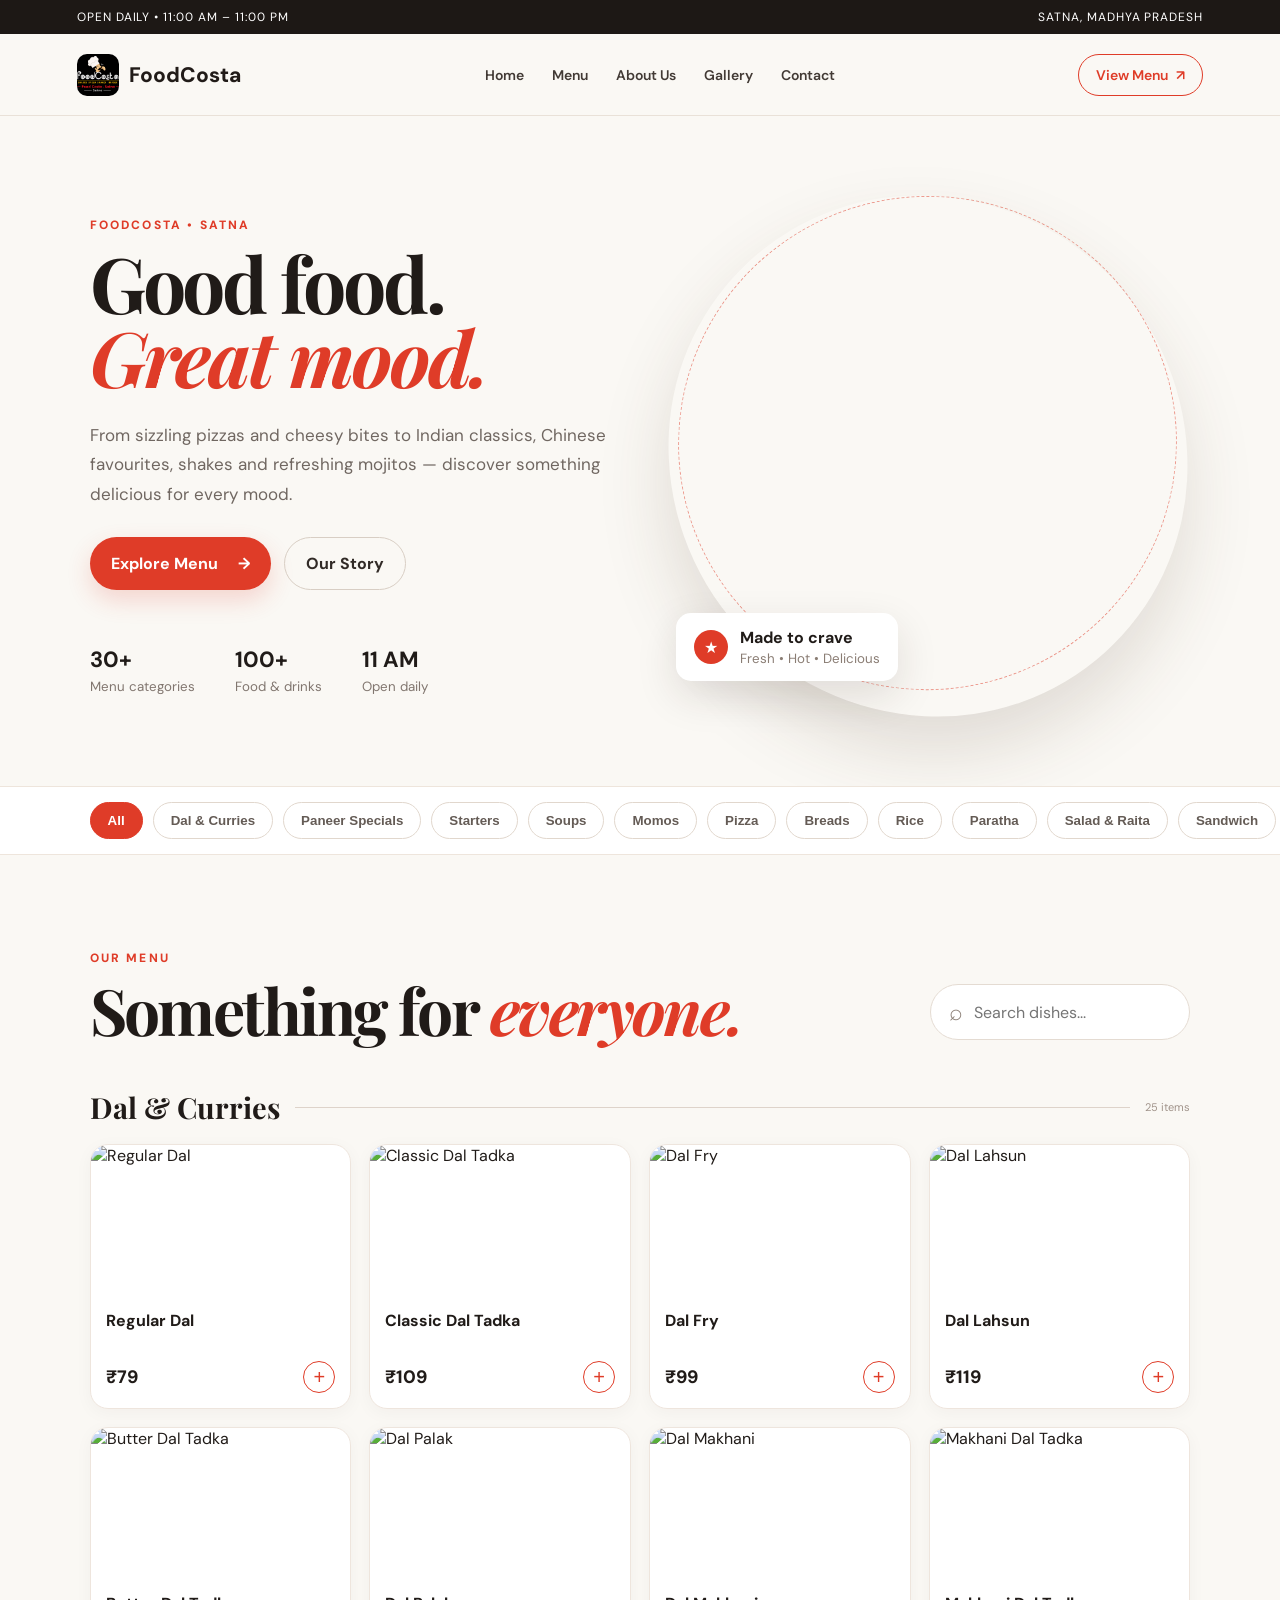
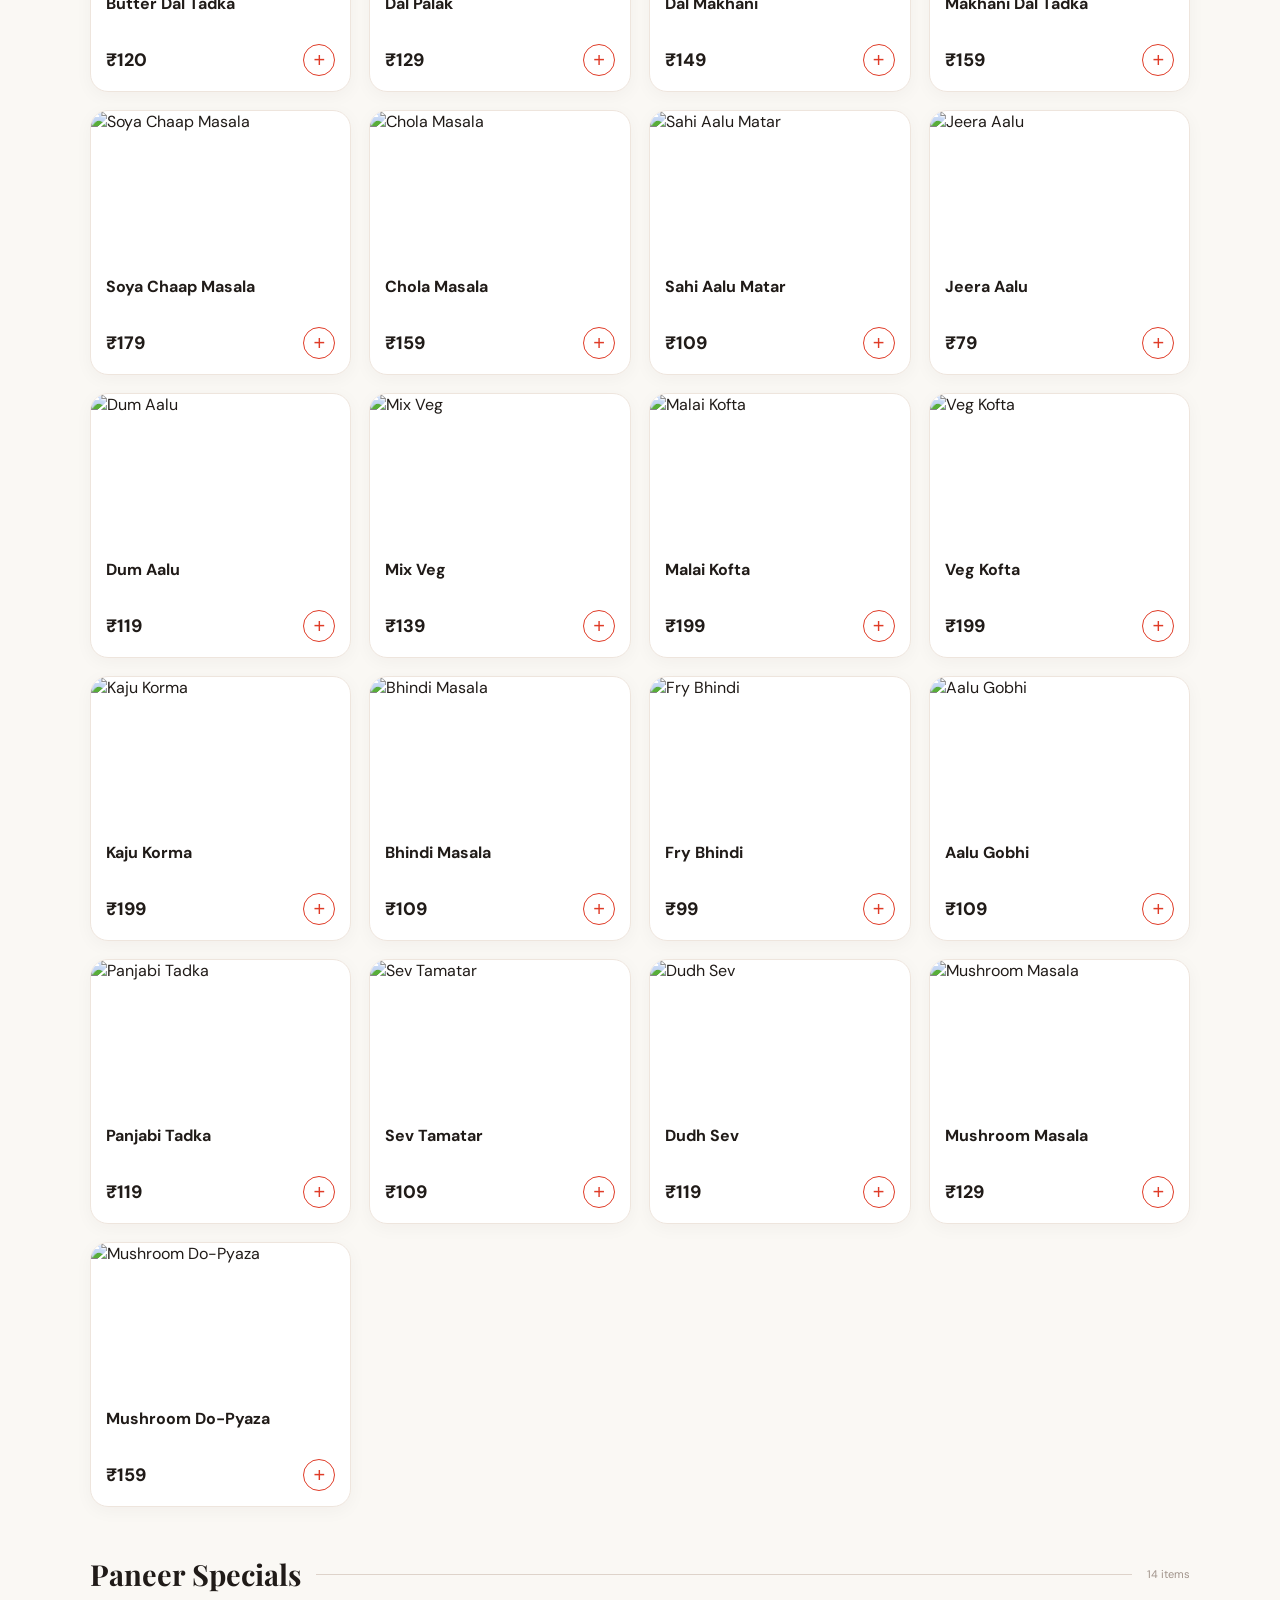
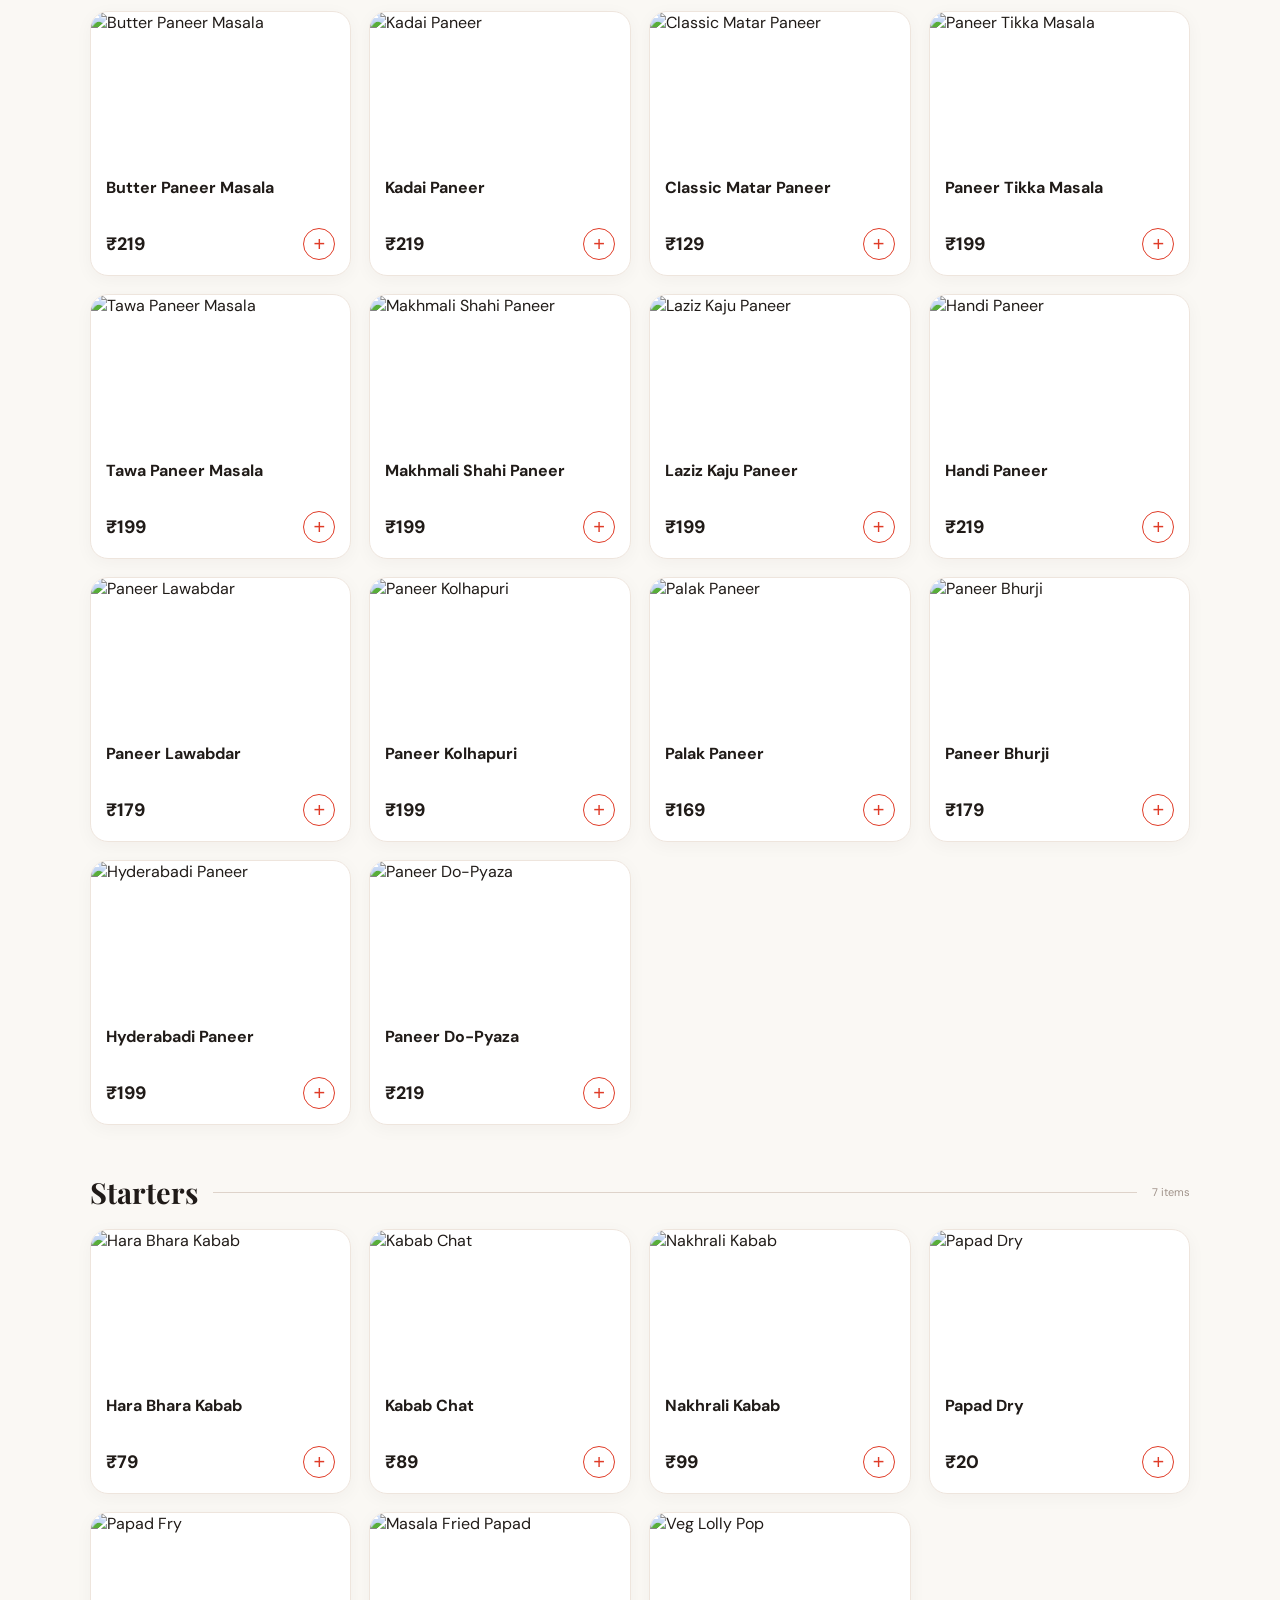
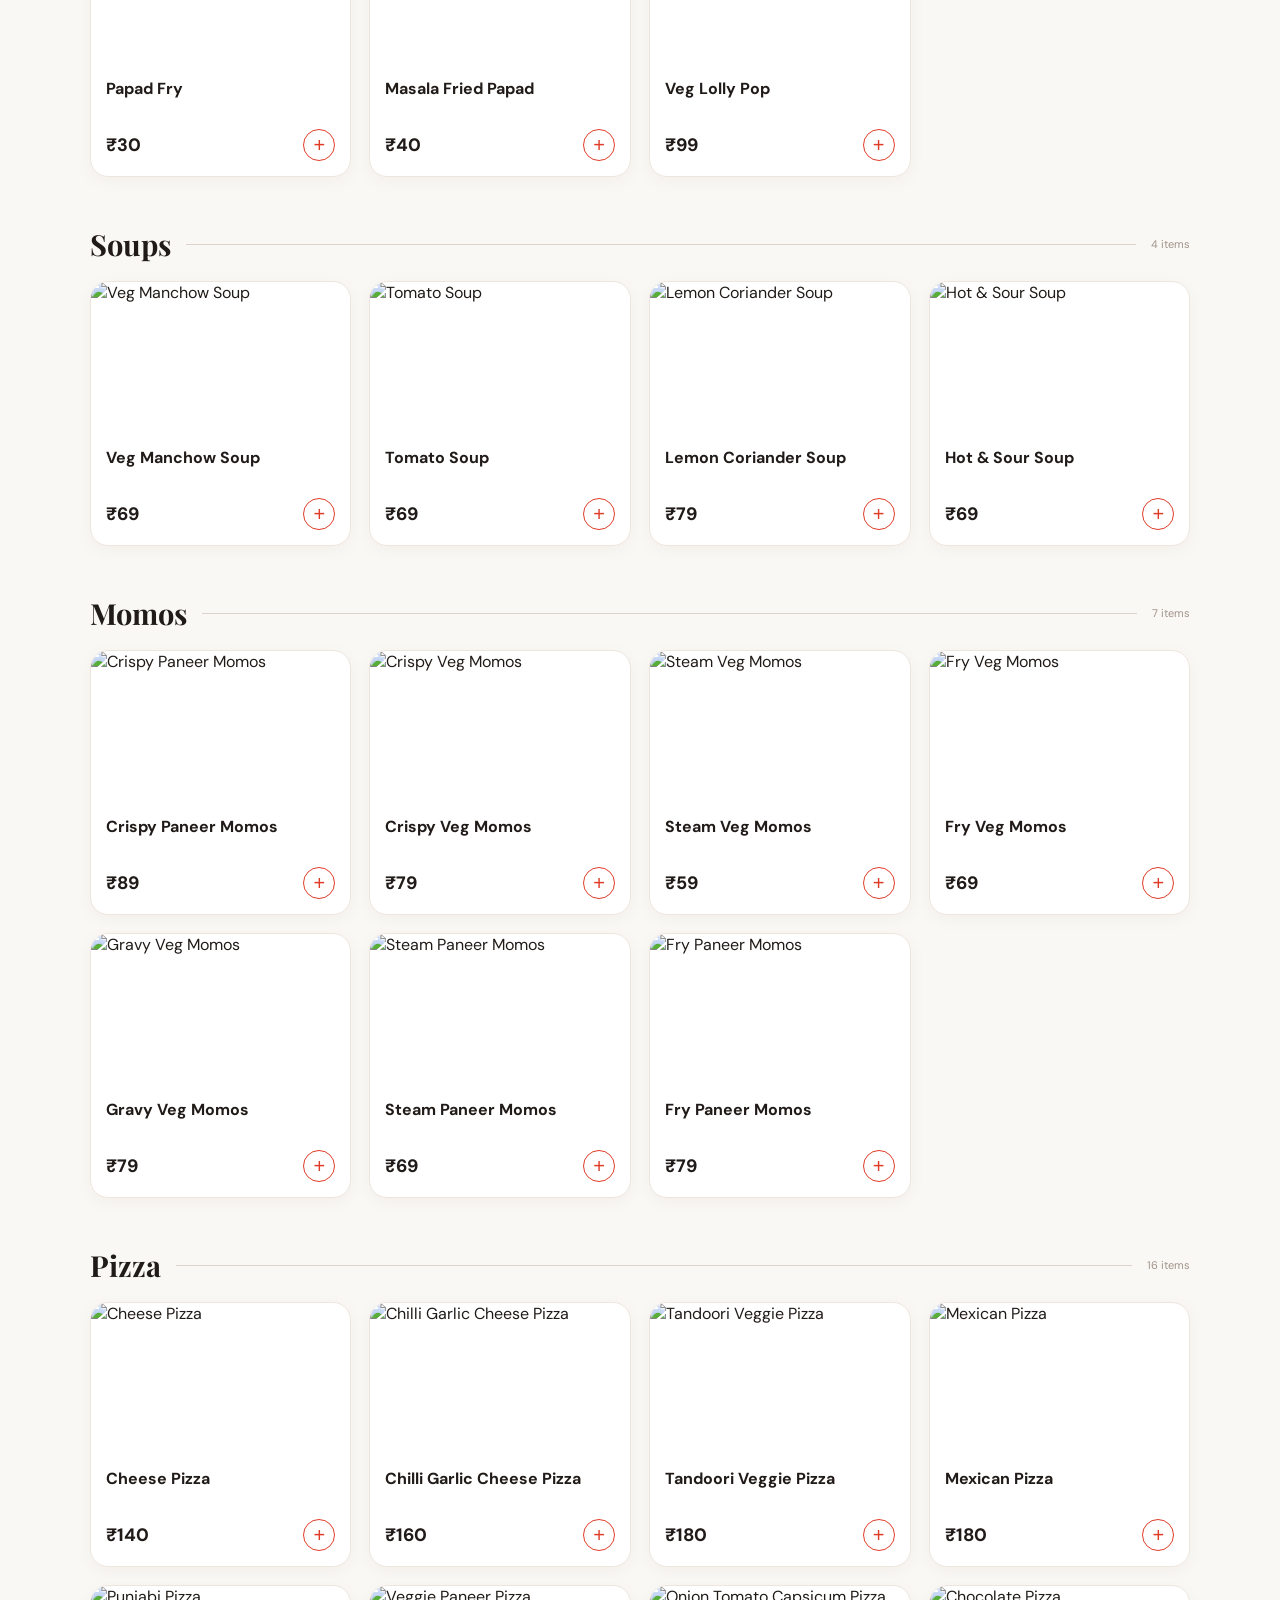
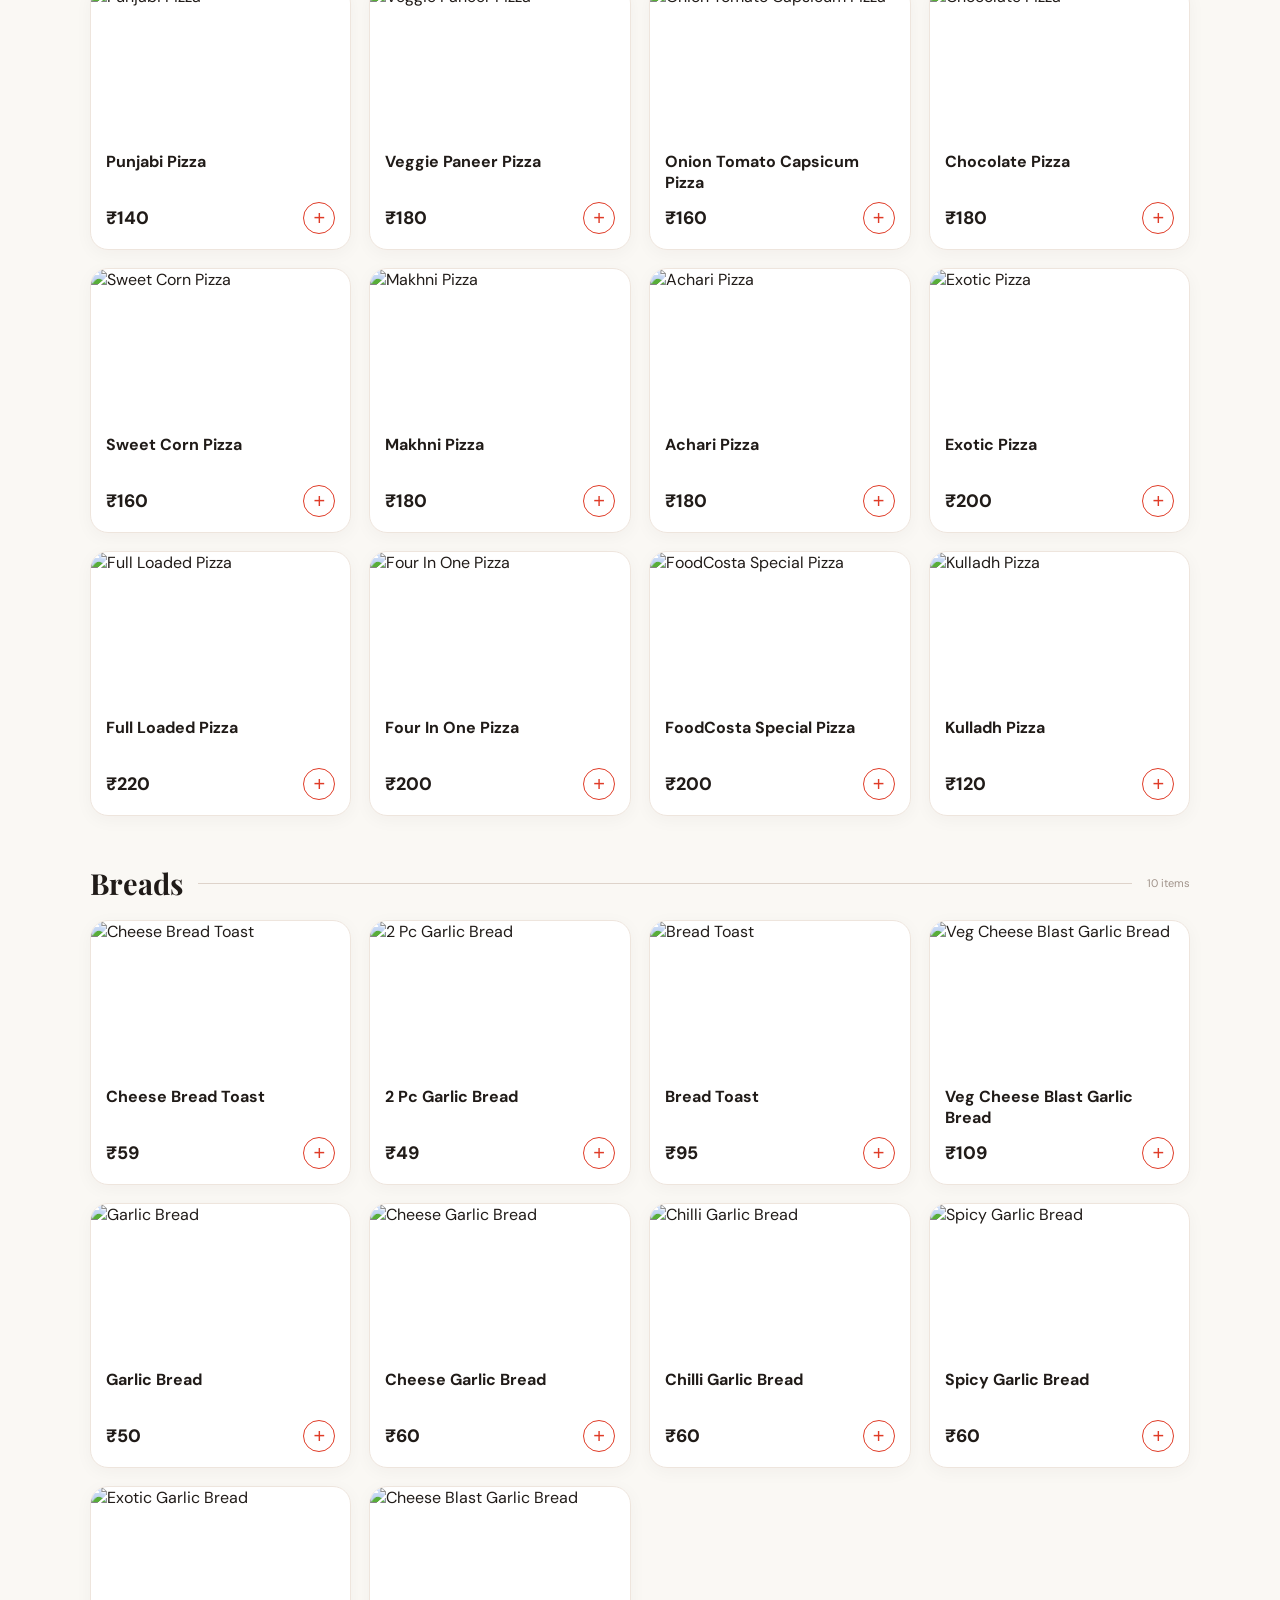
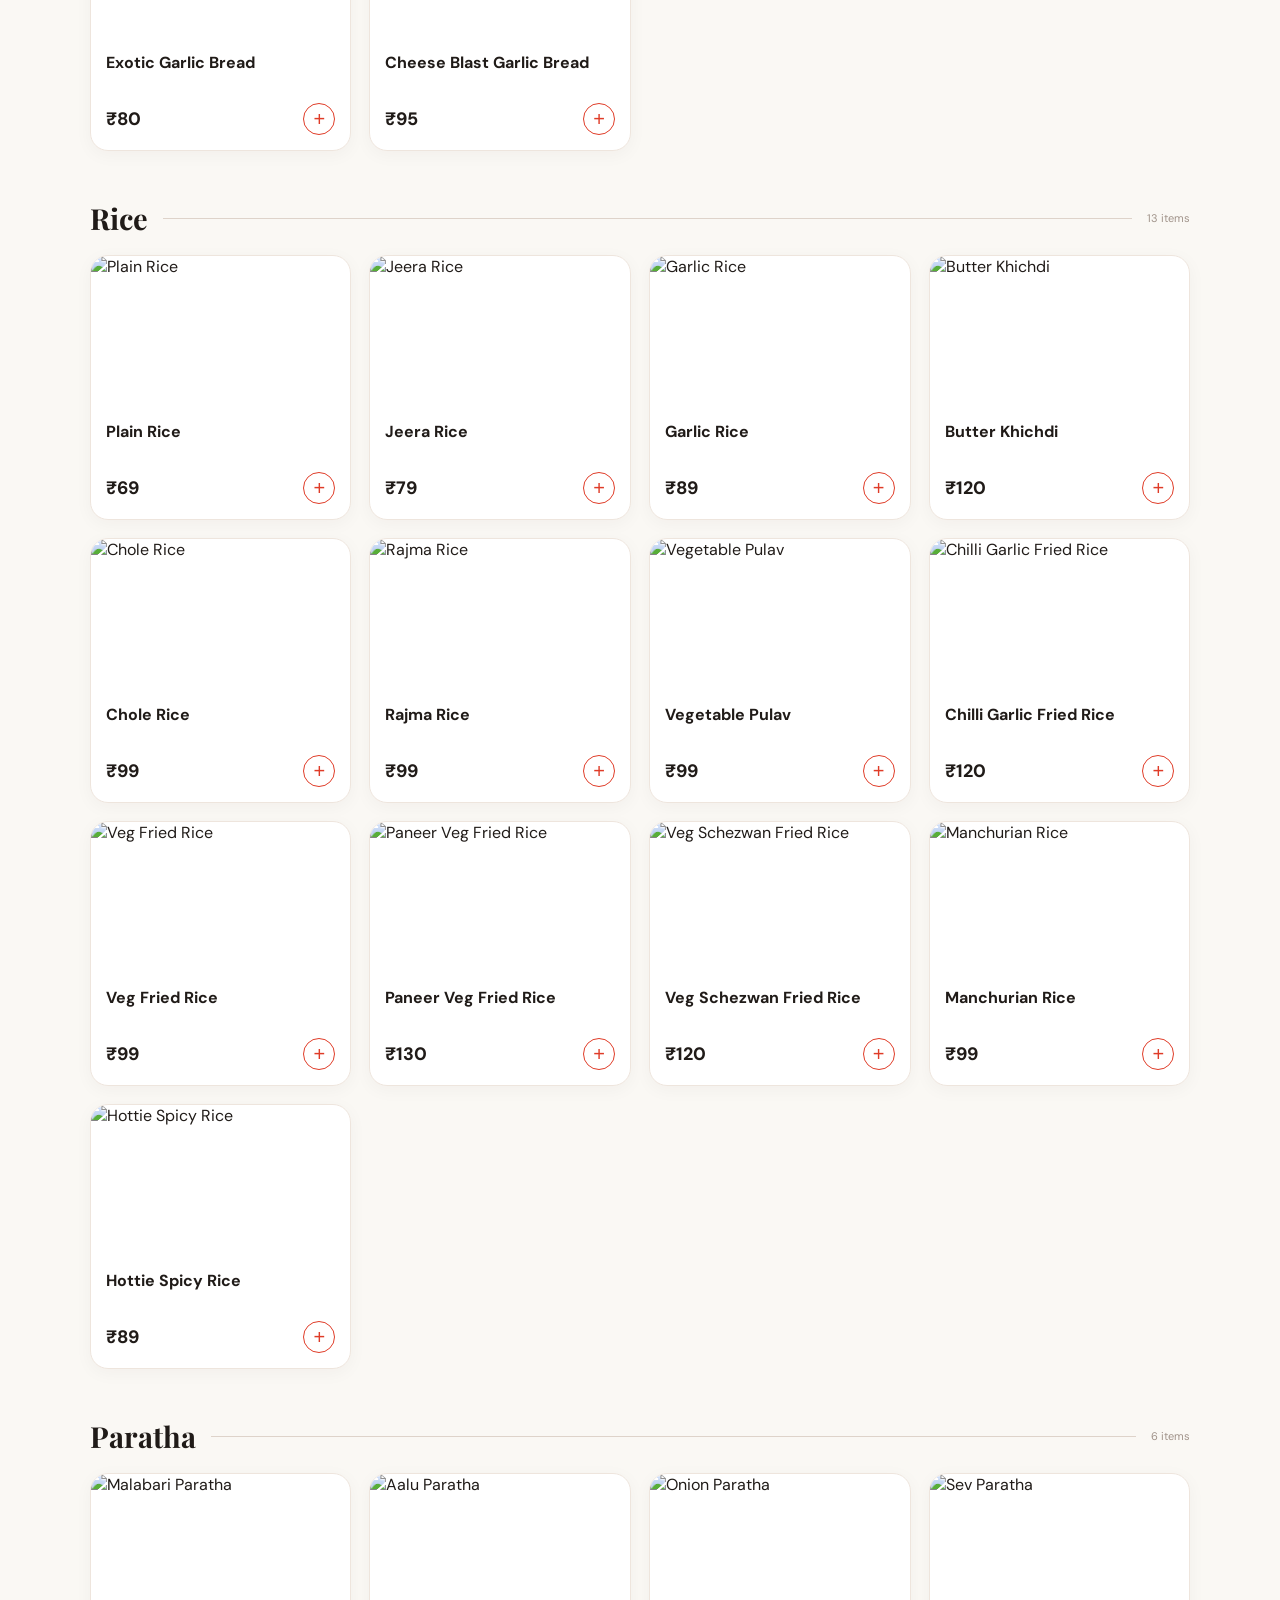
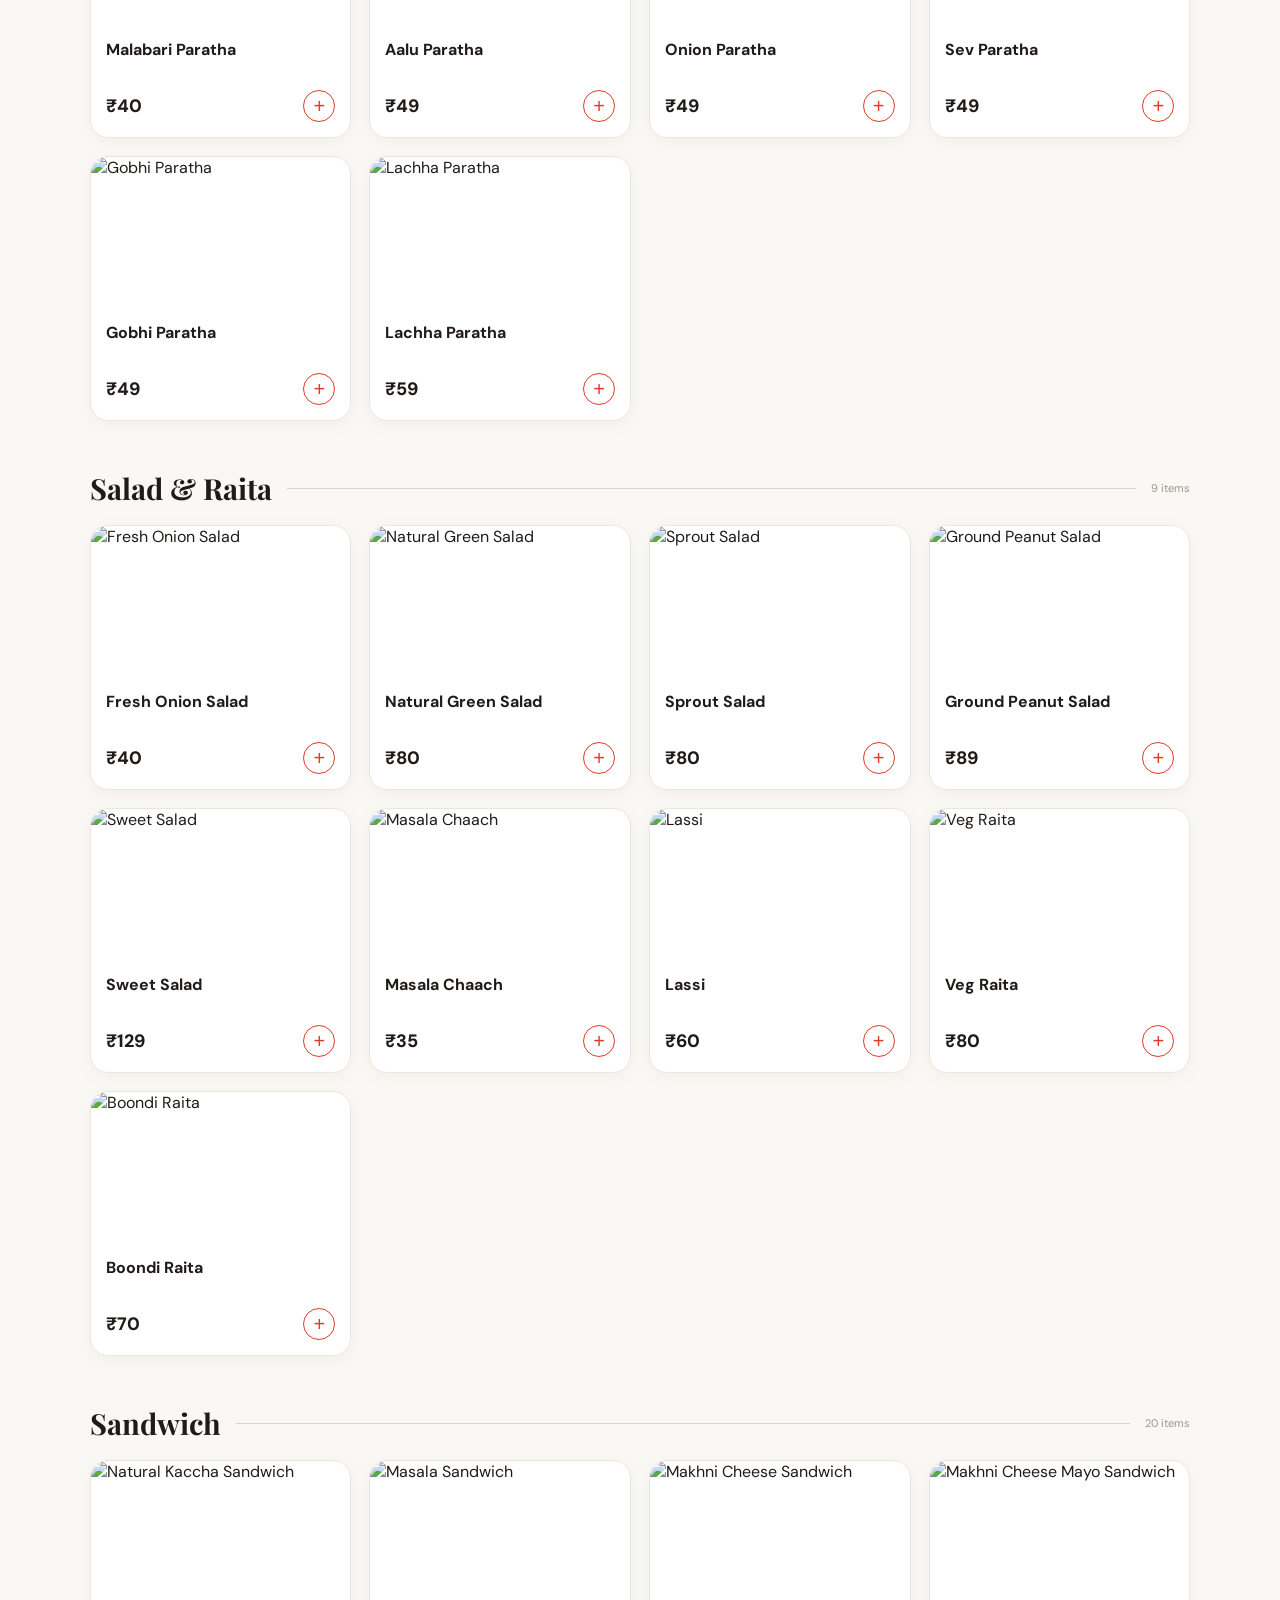
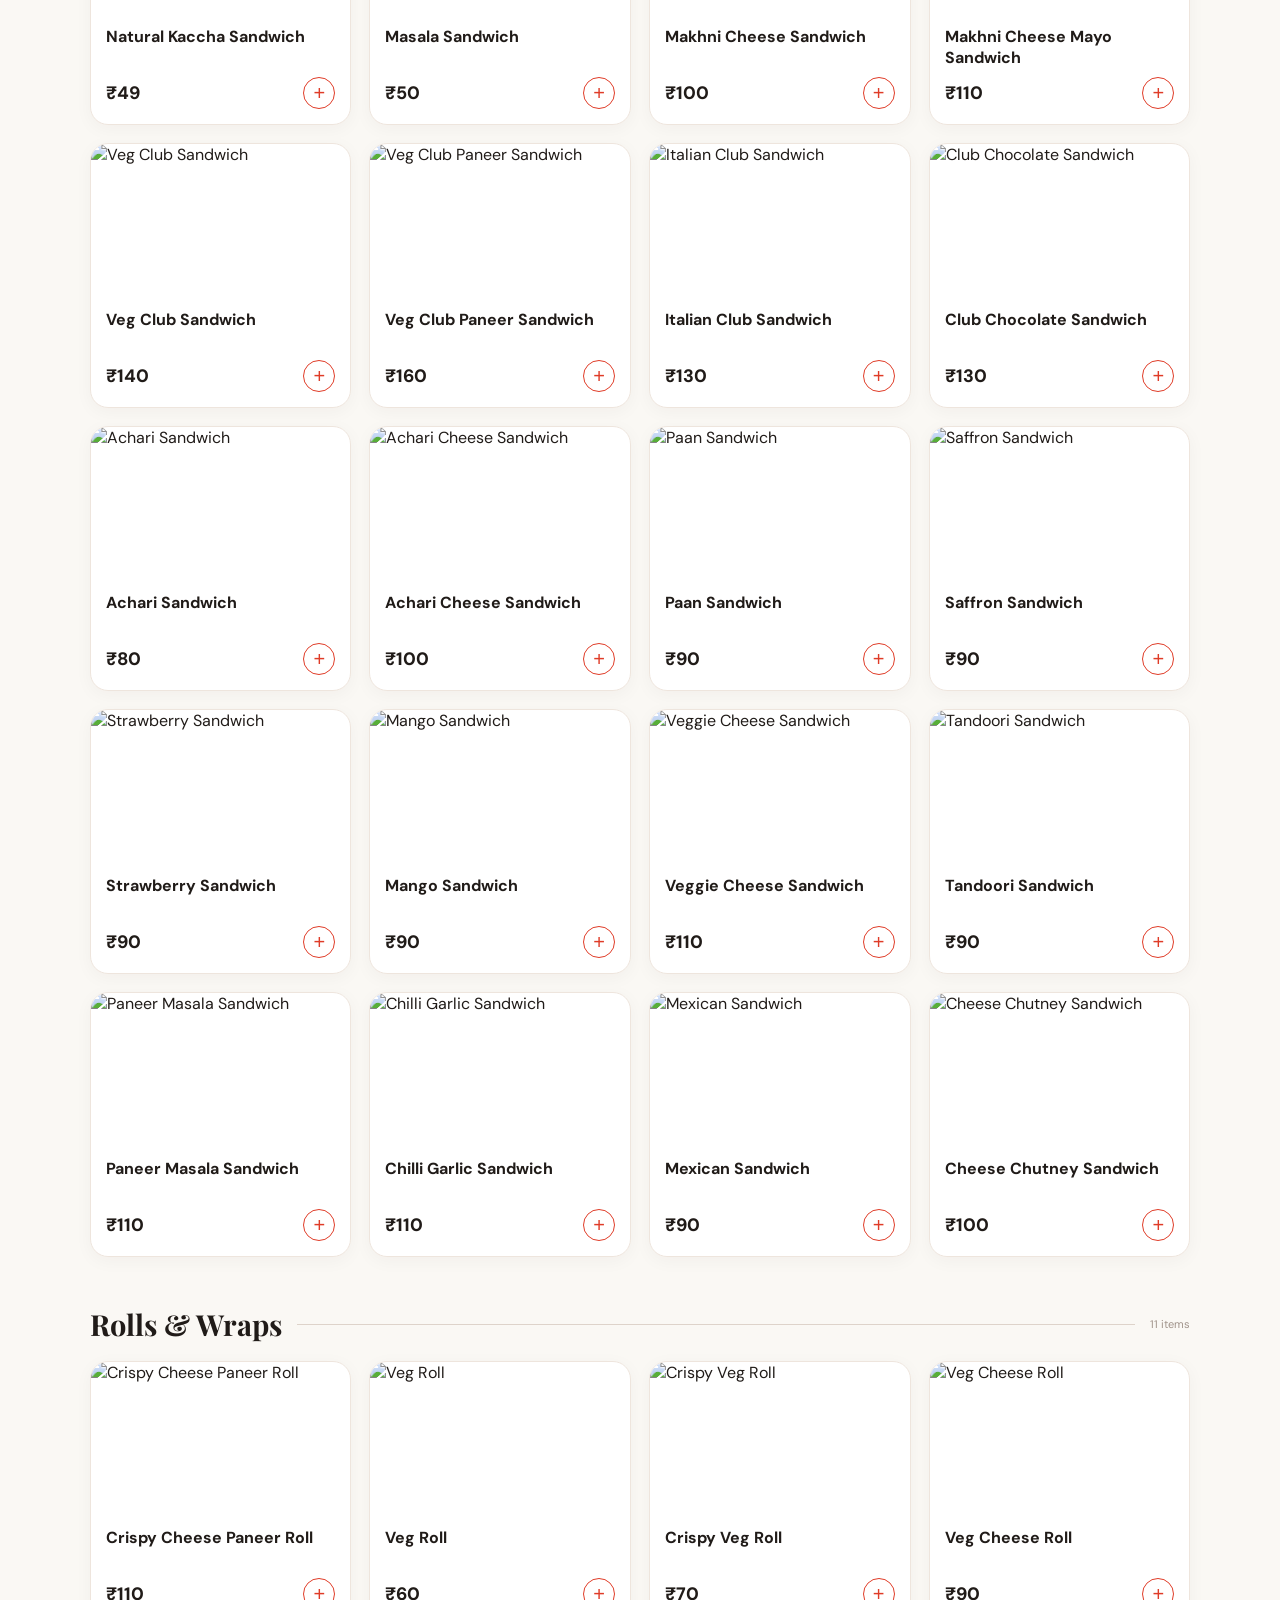
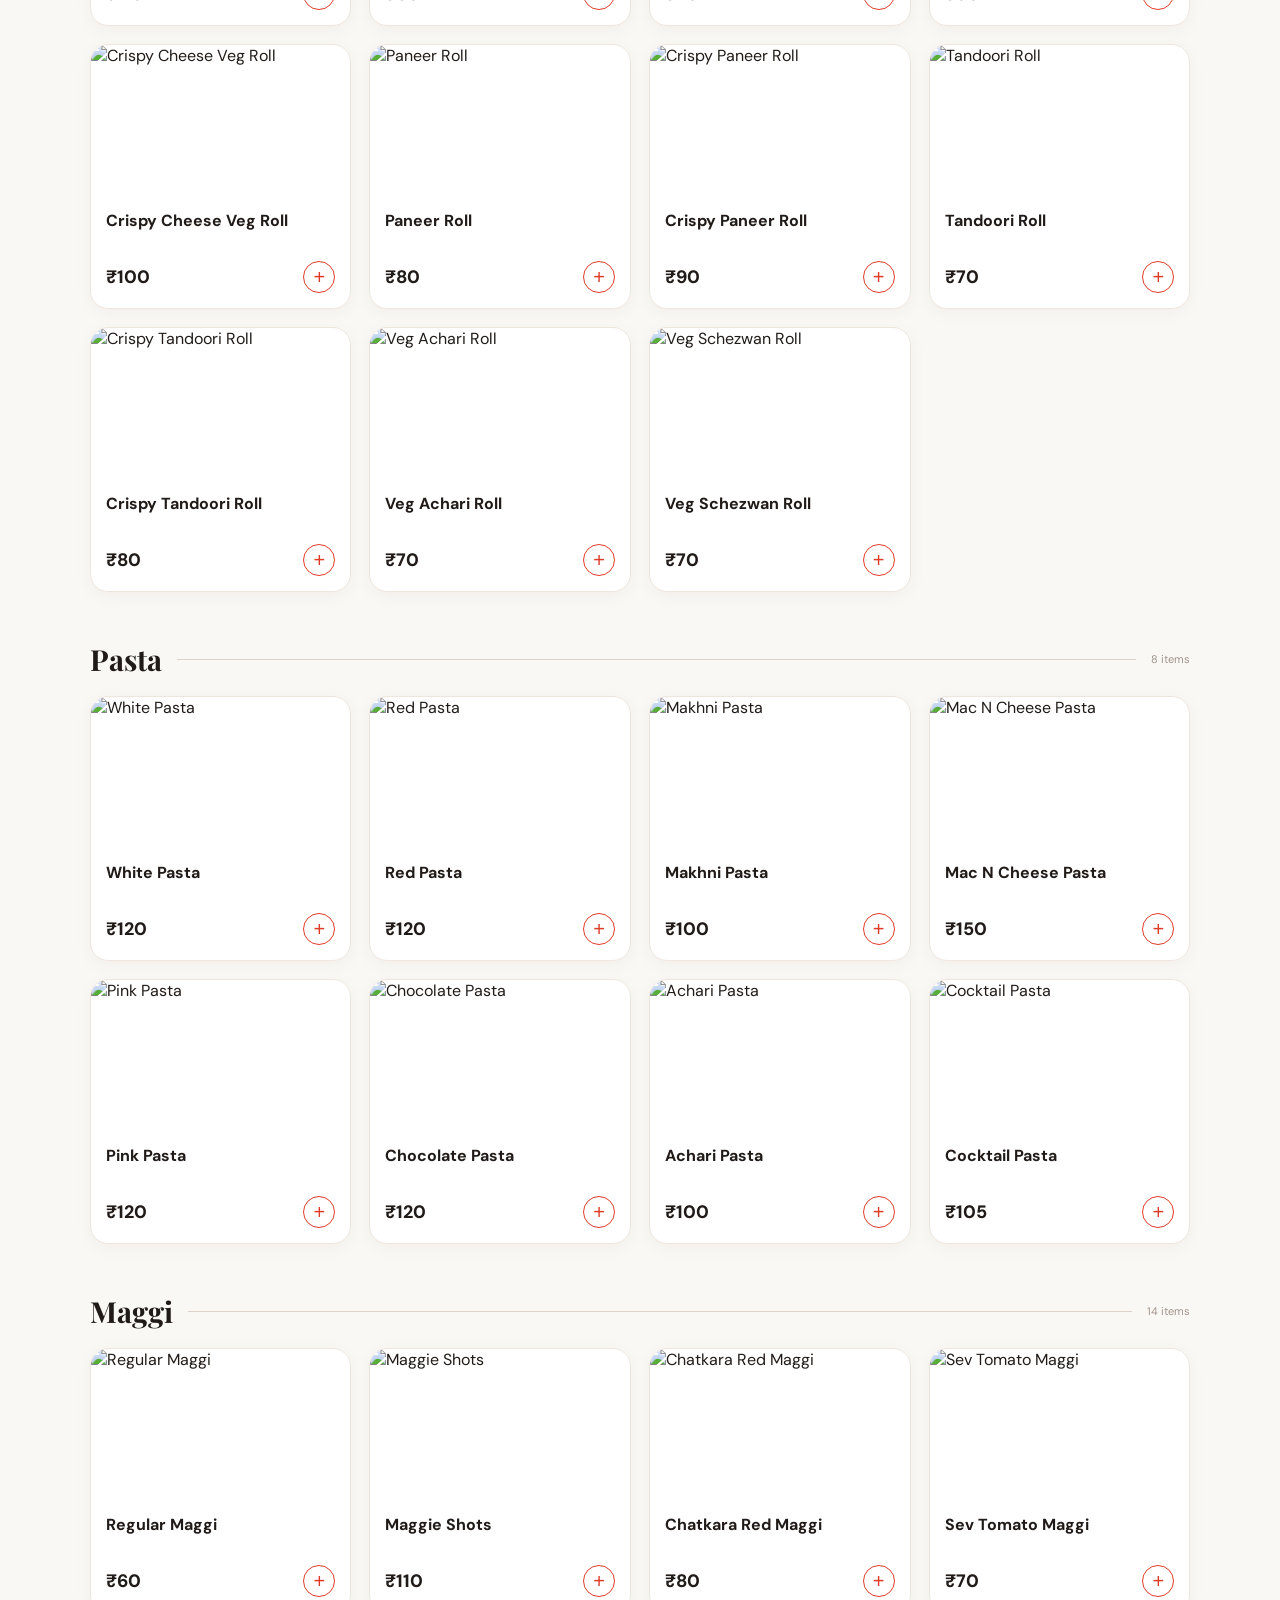
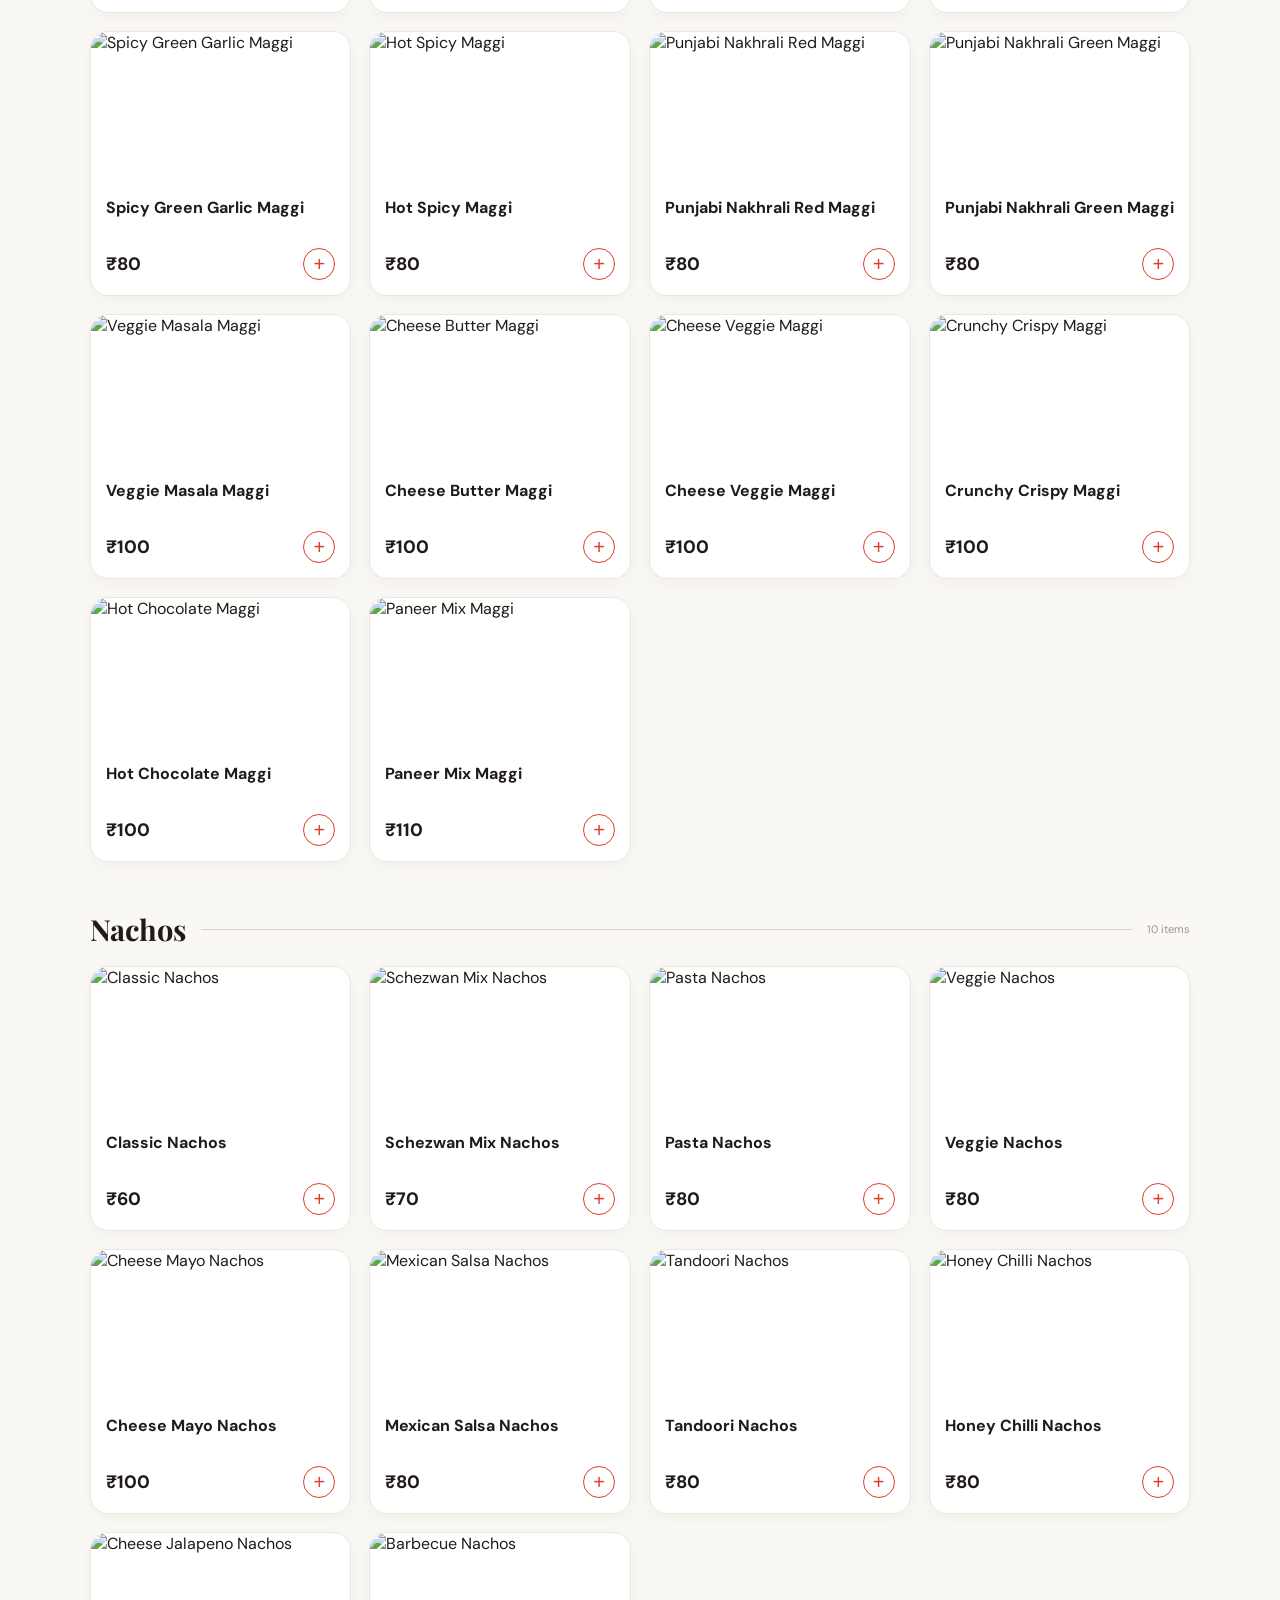
==== commit e0b7ee0f: "Update index.html" ====
--- a/index.html
+++ b/index.html
@@ -14,7 +14,7 @@
 <div class="topbar"><span>Open daily • 11:00 AM – 11:00 PM</span><span>Satna, Madhya Pradesh</span></div>
 
 <header class="nav">
-  <a class="brand" href="#home"><img src="assets/foodcosta-logo.jpg" alt="FoodCosta logo"><span>FoodCosta</span></a>
+  <a class="brand" href="#home"><img src="file_00000000651082119bd32ea895103931.png" alt="FoodCosta logo"><span>FoodCosta</span></a>
   <nav id="navLinks">
     <a href="#home">Home</a><a href="#menu">Menu</a><a href="#about">About Us</a><a href="#gallery">Gallery</a><a href="#contact">Contact</a>
   </nav>
@@ -79,4 +79,4 @@
 <footer><div class="brand footer-brand"><img src="assets/foodcosta-logo.jpg" alt=""><span>FoodCosta</span></div><p>© 2026 FoodCosta — Satna. All rights reserved.</p><div><a href="#home">Back to top ↑</a></div></footer>
 <script>window.MENU_DATA = [{"cat": "Dal & Curries", "items": [["Regular Dal", 79], ["Classic Dal Tadka", 109], ["Dal Fry", 99], ["Dal Lahsun", 119], ["Butter Dal Tadka", 120], ["Dal Palak", 129], ["Dal Makhani", 149], ["Makhani Dal Tadka", 159], ["Soya Chaap Masala", 179], ["Chola Masala", 159], ["Sahi Aalu Matar", 109], ["Jeera Aalu", 79], ["Dum Aalu", 119], ["Mix Veg", 139], ["Malai Kofta", 199], ["Veg Kofta", 199], ["Kaju Korma", 199], ["Bhindi Masala", 109], ["Fry Bhindi", 99], ["Aalu Gobhi", 109], ["Panjabi Tadka", 119], ["Sev Tamatar", 109], ["Dudh Sev", 119], ["Mushroom Masala", 129], ["Mushroom Do-Pyaza", 159]]}, {"cat": "Paneer Specials", "items": [["Butter Paneer Masala", 219], ["Kadai Paneer", 219], ["Classic Matar Paneer", 129], ["Paneer Tikka Masala", 199], ["Tawa Paneer Masala", 199], ["Makhmali Shahi Paneer", 199], ["Laziz Kaju Paneer", 199], ["Handi Paneer", 219], ["Paneer Lawabdar", 179], ["Paneer Kolhapuri", 199], ["Palak Paneer", 169], ["Paneer Bhurji", 179], ["Hyderabadi Paneer", 199], ["Paneer Do-Pyaza", 219]]}, {"cat": "Starters", "items": [["Hara Bhara Kabab", 79], ["Kabab Chat", 89], ["Nakhrali Kabab", 99], ["Papad Dry", 20], ["Papad Fry", 30], ["Masala Fried Papad", 40], ["Veg Lolly Pop", 99]]}, {"cat": "Soups", "items": [["Veg Manchow Soup", 69], ["Tomato Soup", 69], ["Lemon Coriander Soup", 79], ["Hot & Sour Soup", 69]]}, {"cat": "Momos", "items": [["Crispy Paneer Momos", 89], ["Crispy Veg Momos", 79], ["Steam Veg Momos", 59], ["Fry Veg Momos", 69], ["Gravy Veg Momos", 79], ["Steam Paneer Momos", 69], ["Fry Paneer Momos", 79]]}, {"cat": "Pizza", "items": [["Cheese Pizza", 140], ["Chilli Garlic Cheese Pizza", 160], ["Tandoori Veggie Pizza", 180], ["Mexican Pizza", 180], ["Punjabi Pizza", 140], ["Veggie Paneer Pizza", 180], ["Onion Tomato Capsicum Pizza", 160], ["Chocolate Pizza", 180], ["Sweet Corn Pizza", 160], ["Makhni Pizza", 180], ["Achari Pizza", 180], ["Exotic Pizza", 200], ["Full Loaded Pizza", 220], ["Four In One Pizza", 200], ["FoodCosta Special Pizza", 200], ["Kulladh Pizza", 120]]}, {"cat": "Breads", "items": [["Cheese Bread Toast", 59], ["2 Pc Garlic Bread", 49], ["Bread Toast", 95], ["Veg Cheese Blast Garlic Bread", 109], ["Garlic Bread", 50], ["Cheese Garlic Bread", 60], ["Chilli Garlic Bread", 60], ["Spicy Garlic Bread", 60], ["Exotic Garlic Bread", 80], ["Cheese Blast Garlic Bread", 95]]}, {"cat": "Rice", "items": [["Plain Rice", 69], ["Jeera Rice", 79], ["Garlic Rice", 89], ["Butter Khichdi", 120], ["Chole Rice", 99], ["Rajma Rice", 99], ["Vegetable Pulav", 99], ["Chilli Garlic Fried Rice", 120], ["Veg Fried Rice", 99], ["Paneer Veg Fried Rice", 130], ["Veg Schezwan Fried Rice", 120], ["Manchurian Rice", 99], ["Hottie Spicy Rice", 89]]}, {"cat": "Paratha", "items": [["Malabari Paratha", 40], ["Aalu Paratha", 49], ["Onion Paratha", 49], ["Sev Paratha", 49], ["Gobhi Paratha", 49], ["Lachha Paratha", 59]]}, {"cat": "Salad & Raita", "items": [["Fresh Onion Salad", 40], ["Natural Green Salad", 80], ["Sprout Salad", 80], ["Ground Peanut Salad", 89], ["Sweet Salad", 129], ["Masala Chaach", 35], ["Lassi", 60], ["Veg Raita", 80], ["Boondi Raita", 70]]}, {"cat": "Sandwich", "items": [["Natural Kaccha Sandwich", 49], ["Masala Sandwich", 50], ["Makhni Cheese Sandwich", 100], ["Makhni Cheese Mayo Sandwich", 110], ["Veg Club Sandwich", 140], ["Veg Club Paneer Sandwich", 160], ["Italian Club Sandwich", 130], ["Club Chocolate Sandwich", 130], ["Achari Sandwich", 80], ["Achari Cheese Sandwich", 100], ["Paan Sandwich", 90], ["Saffron Sandwich", 90], ["Strawberry Sandwich", 90], ["Mango Sandwich", 90], ["Veggie Cheese Sandwich", 110], ["Tandoori Sandwich", 90], ["Paneer Masala Sandwich", 110], ["Chilli Garlic Sandwich", 110], ["Mexican Sandwich", 90], ["Cheese Chutney Sandwich", 100]]}, {"cat": "Rolls & Wraps", "items": [["Crispy Cheese Paneer Roll", 110], ["Veg Roll", 60], ["Crispy Veg Roll", 70], ["Veg Cheese Roll", 90], ["Crispy Cheese Veg Roll", 100], ["Paneer Roll", 80], ["Crispy Paneer Roll", 90], ["Tandoori Roll", 70], ["Crispy Tandoori Roll", 80], ["Veg Achari Roll", 70], ["Veg Schezwan Roll", 70]]}, {"cat": "Pasta", "items": [["White Pasta", 120], ["Red Pasta", 120], ["Makhni Pasta", 100], ["Mac N Cheese Pasta", 150], ["Pink Pasta", 120], ["Chocolate Pasta", 120], ["Achari Pasta", 100], ["Cocktail Pasta", 105]]}, {"cat": "Maggi", "items": [["Regular Maggi", 60], ["Maggie Shots", 110], ["Chatkara Red Maggi", 80], ["Sev Tomato Maggi", 70], ["Spicy Green Garlic Maggi", 80], ["Hot Spicy Maggi", 80], ["Punjabi Nakhrali Red Maggi", 80], ["Punjabi Nakhrali Green Maggi", 80], ["Veggie Masala Maggi", 100], ["Cheese Butter Maggi", 100], ["Cheese Veggie Maggi", 100], ["Crunchy Crispy Maggi", 100], ["Hot Chocolate Maggi", 100], ["Paneer Mix Maggi", 110]]}, {"cat": "Nachos", "items": [["Classic Nachos", 60], ["Schezwan Mix Nachos", 70], ["Pasta Nachos", 80], ["Veggie Nachos", 80], ["Cheese Mayo Nachos", 100], ["Mexican Salsa Nachos", 80], ["Tandoori Nachos", 80], ["Honey Chilli Nachos", 80], ["Cheese Jalapeno Nachos", 80], ["Barbecue Nachos", 80]]}, {"cat": "French Fries", "items": [["Classic Fries", 70], ["Spicy Masala Fries", 90], ["Peri Peri Fries", 90], ["Spicy Honey Fries", 100], ["Barbecue Fries", 80], ["Lemon Chilli Fries", 90], ["Chilli Garlic Fries", 90], ["Lemon Pepper Fries", 90], ["Tandoori Fries", 90], ["Mexican Fries", 100], ["Cheese Jalapeno Fries", 100]]}, {"cat": "Snacks", "items": [["Extra Pav", 30], ["Honey Chilli Potato", 99], ["Corn Cheese Nuggets", 60], ["Hariyali Veg Kebab", 90], ["Butter Pav Bhaji", 80], ["Bread Corn Bhaji", 100], ["Pizza Coin", 60]]}, {"cat": "Sweet Corn", "items": [["Butter Corn", 40], ["Masala Corn", 60], ["Hot Spicy Corn", 60], ["Veg Crispy Corn", 70], ["Veg Cheese Corn", 80], ["Premium Crispy Cheese Loaded Corn", 100], ["Premium Crispy Rich Cream Loaded Corn", 100], ["Chocolate Cheese Corn", 80]]}, {"cat": "Potato Spirals", "items": [["Tandoori Potato Spiral", 39], ["Achari Potato Spiral", 39], ["Chilli Garlic Potato Spiral", 39], ["Spicy Potato Spiral", 39], ["Cheese Jalapeno Potato Spiral", 49], ["Full Cheese Loaded Spiral", 59]]}, {"cat": "Chinese", "items": [["Manchurian Gravy", 85], ["Manchurian Dry", 110], ["Mushroom Chilli", 120], ["Chilli Paneer Dry", 119], ["Chilli Paneer Gravy", 129], ["Veg Manchurian Dry", 140], ["Veg Manchurian Gravy", 150], ["Paneer Manchurian Dry", 159], ["Paneer Manchurian Gravy", 169], ["Baby Corn Chilli", 140], ["Chilli Manchurian Dry", 150]]}, {"cat": "Noodles", "items": [["Paneer Veg Noodles", 110], ["Veg Noodles", 99], ["Hakka Noodles", 120], ["Chilli Garlic Noodles", 110], ["Schezwan Noodles", 130], ["Mushroom Noodles", 140]]}, {"cat": "Burgers", "items": [["Regular Burger", 90]]}, {"cat": "Hot Tea", "items": [["Regular Tea", 20], ["Ginger Tea", 25], ["Chocolate Tea", 25], ["Masala Tea", 25], ["Cardamom Tea", 25], ["Pan Tea", 25], ["Saffron Tea", 25], ["Roasted Hazelnut Tea", 30], ["Mango Tea", 25]]}, {"cat": "Ice Tea & Lemonades", "items": [["Lemon Ice Tea", 60], ["Peach Tea", 60], ["Raspberry Tea", 60], ["Green Apple Tea", 60], ["Strawberry Tea", 60], ["Cumin Spice", 60], ["Spicy Lemonade", 60], ["Spicy Mango", 60]]}, {"cat": "Mojito", "items": [["Classic Mojito", 60], ["Paan Mojito", 70], ["Raspberry Mojito", 60], ["Black Cobra (Cumin) Mojito", 60], ["Green Apple Mojito", 70], ["Watermelon Mojito", 60], ["Kiwi Mojito", 70], ["Ginger Mojito", 60], ["Lychee Mojito", 60], ["Red Wine Mojito", 60], ["Blue Curacao", 60], ["Pina Colada", 70], ["Chilli Guava", 60], ["Orange Mojito", 60]]}, {"cat": "Shakes", "items": [["Dark Chocolate Shake", 99], ["Oreo Shake", 99], ["Paan Shake", 99], ["Mango Shake", 99], ["Vanilla Shake", 99], ["Strawberry Shake", 99], ["Butterscotch Shake", 129], ["Coconut Shake", 99], ["Raspberry Shake", 99], ["Green Apple Shake", 99], ["Watermelon Shake", 99], ["Kiwi Shake", 99], ["Saffron Shake", 99], ["Banana Shake", 99], ["Roasted Hazelnut Shake", 129], ["Irish Cream Shake", 129], ["Expresso Shake", 129], ["Orange Shake", 99], ["Gulkand Shake", 99]]}, {"cat": "Beverages", "items": [["Cold Drink", 20], ["Water Bottle 20", 20], ["Water Bottle 30", 30], ["Water Bottle 10", 10], ["Cold Coffee", 70], ["Cold Coffee with Ice Cream", 80]]}, {"cat": "Desserts", "items": [["Cake", 320], ["Kala Jam Rasgulla", 49], ["Chocolate Brownie", 99], ["Chocolate Brownie with Ice Cream", 129], ["Gulab Jamun", 39], ["Gulab Jamun with Ice Cream", 69], ["Ice Cream Vanilla", 59], ["Ice Cream Chocolate", 69], ["Ice Cream Pista", 69], ["Choco Lava Cake", 69]]}, {"cat": "Thali", "items": [["Regular Thali", 149], ["FoodCosta Special Thali", 210]]}, {"cat": "Combos", "items": [["Veg Spicy Maggi + Cold Drink Combo", 129], ["2 Cold Coffee + 1 Cold Coffee Combo", 120], ["Peri Peri Fries + Cold Drink Combo", 129], ["Cold Coffee with Ice Cream Combo", 160], ["Veg Biryani Classic + Classic Mojito", 189], ["Veg Burger + Raspberry Mojito + Classic Fries", 169], ["Veg Roll + Schezwan Mix Nachos + Lychee Mojito", 169], ["Tandoori Veggie Pizza (M) + Red Sauce Pasta", 279], ["FoodCosta Special Pizza + Butterscotch Shake", 599], ["Veggie Burger (2 Nos.) + Black Cobra Mojito", 299]]}];</script>
 <script src="script.js"></script>
-</body></html>+</body></html>
